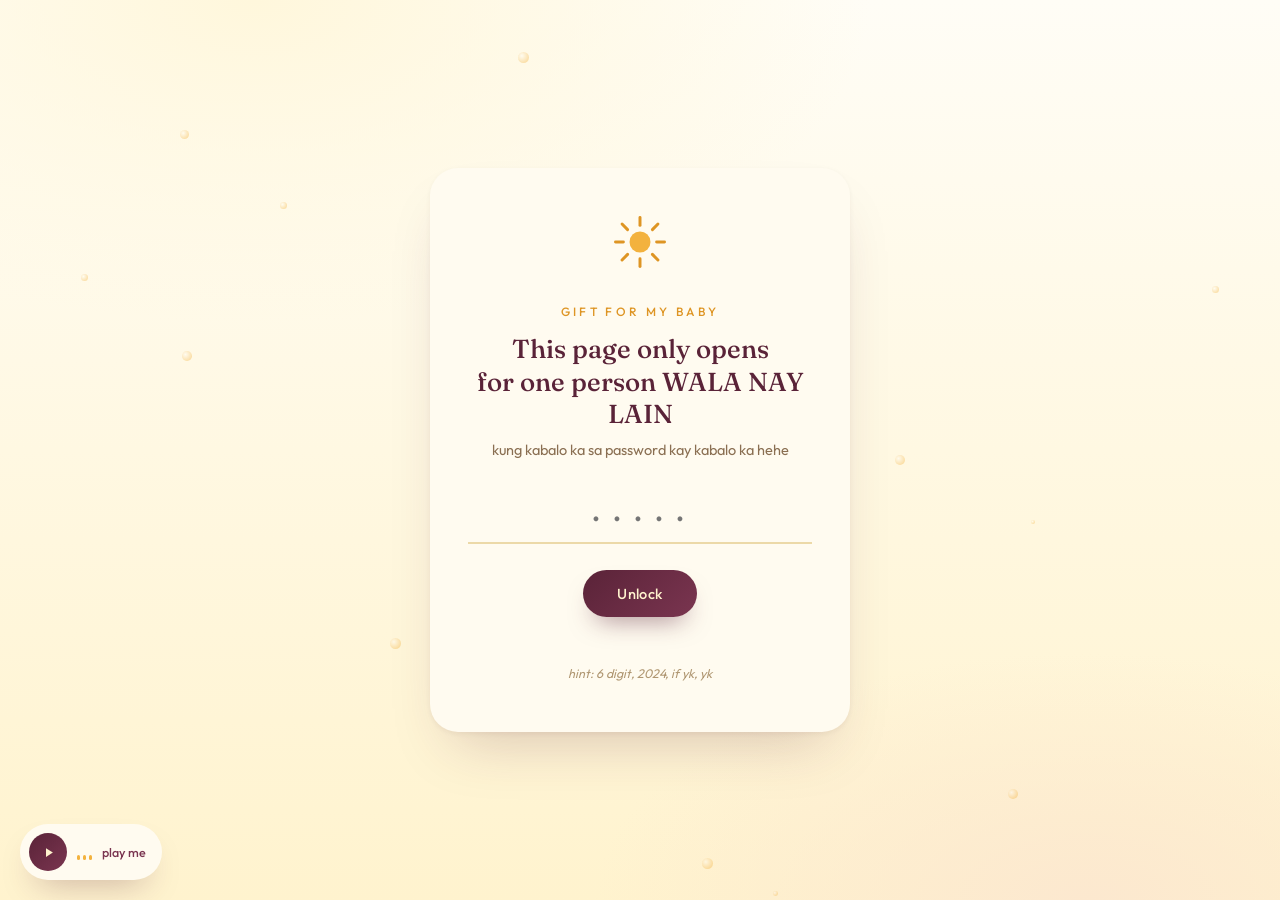
==== index.html @ 3a73bc7f "Rename gfday.html to index.html" ====
<!DOCTYPE html>
<html lang="en">
<head>
<meta charset="UTF-8">
<meta name="viewport" content="width=device-width, initial-scale=1.0">
<title>For You ☀</title>
<style>
/* ============================================================
   HOW TO CUSTOMIZE (all the important bits live near the top
   of the <script> at the bottom of this file):
   1. PASSCODE      – the code she types to unlock the page
   2. HINT_TEXT     – optional hint shown under the input
   3. BOUQUET_IMG / PLUSH_IMG / KEEPSAKE_IMG – paste an image
      URL or a base64 data-URL between the quotes to swap the
      hand-drawn illustrations for real photos. Leave blank
      ("") to keep the drawn version.
   4. LETTER_PARAGRAPHS – your actual letter, one string per
      paragraph.
   5. HER_NAME / SIGNATURE – used in the letter heading + sign-off
   ============================================================ */

@import url('https://fonts.googleapis.com/css2?family=Fraunces:ital,opsz,wght@0,9..144,300;0,9..144,500;0,9..144,600;1,9..144,500&family=Outfit:wght@300;400;500;600&display=swap');

:root{
  --cream:#FFFDF6;
  --butter:#FFF3CE;
  --gold:#F3B23E;
  --gold-deep:#DE9524;
  --plum:#5A2338;
  --plum-soft:#7A3550;
  --ink:#3C2E1E;
  --paper:#FFFBF0;
  --ease: cubic-bezier(.22,1,.36,1);
}

*{box-sizing:border-box;}
html,body{margin:0;padding:0;}
body{
  min-height:100vh;
  font-family:'Outfit',sans-serif;
  color:var(--ink);
  background:
    radial-gradient(ellipse 80% 60% at 20% 0%, #FFF7DC 0%, transparent 60%),
    radial-gradient(ellipse 70% 50% at 85% 100%, #FCE8CF 0%, transparent 55%),
    linear-gradient(180deg, var(--cream), var(--butter));
  overflow-x:hidden;
  position:relative;
}
#app{position:relative; min-height:100vh; width:100%;}

/* ---------- ambient floating light dots ---------- */
.ambient{position:fixed; inset:0; pointer-events:none; z-index:0; overflow:hidden;}
.mote{
  position:absolute; border-radius:50%;
  background:radial-gradient(circle at 35% 35%, #ffffff, var(--gold) 70%);
  opacity:.35; filter:blur(.5px);
  animation:drift linear infinite;
}
@keyframes drift{
  0%{transform:translateY(0) translateX(0) scale(1);}
  50%{transform:translateY(-30px) translateX(12px) scale(1.08);}
  100%{transform:translateY(0) translateX(0) scale(1);}
}

/* ---------- generic screen layout ---------- */
.screen{
  position:absolute; inset:0;
  display:flex; align-items:center; justify-content:center;
  flex-direction:column;
  padding:32px 20px;
  min-height:100vh;
  opacity:0; visibility:hidden; pointer-events:none;
  transition:opacity .7s var(--ease);
  z-index:1;
}
.screen.active{opacity:1; visibility:visible; pointer-events:auto;}

/* ================= PASSCODE SCREEN ================= */
.eyebrow{
  font-size:12px; letter-spacing:.28em; text-transform:uppercase;
  color:var(--gold-deep); font-weight:500; margin-bottom:14px;
}
.lock-card{
  background:var(--paper);
  border-radius:28px;
  padding:46px 38px 38px;
  max-width:420px; width:100%;
  text-align:center;
  box-shadow:0 30px 60px -25px rgba(90,35,56,.25), 0 2px 6px rgba(90,35,56,.06);
  position:relative;
  animation:cardIn 1s var(--ease);
}
@keyframes cardIn{from{opacity:0; transform:translateY(18px) scale(.97);} to{opacity:1; transform:none;}}

.sunmark{width:56px; height:56px; margin:0 auto 18px;}
.lock-title{
  font-family:'Fraunces',serif; font-weight:500; font-size:26px;
  margin:0 0 8px; color:var(--plum); line-height:1.25;
}
.lock-sub{font-size:14.5px; color:#8a6f52; margin:0 0 28px; line-height:1.5;}

.code-input{
  width:100%; text-align:center;
  font-family:'Fraunces',serif; font-size:22px; letter-spacing:.18em;
  padding:14px 10px 12px; border:none; border-bottom:2px solid #ECD9A8;
  background:transparent; color:var(--plum); outline:none;
  transition:border-color .3s var(--ease);
}
.code-input:focus{border-color:var(--gold);}
.code-input.shake{animation:shake .45s;}
@keyframes shake{
  10%,90%{transform:translateX(-2px);}
  20%,80%{transform:translateX(4px);}
  30%,50%,70%{transform:translateX(-8px);}
  40%,60%{transform:translateX(8px);}
}

.unlock-btn{
  margin-top:26px; border:none; cursor:pointer;
  background:linear-gradient(135deg, var(--plum), var(--plum-soft));
  color:var(--butter); font-family:'Outfit',sans-serif; font-weight:500;
  font-size:14.5px; letter-spacing:.03em;
  padding:14px 34px; border-radius:999px;
  box-shadow:0 14px 26px -12px rgba(90,35,56,.55);
  transition:transform .35s var(--ease), box-shadow .35s var(--ease);
}
.unlock-btn:hover{transform:translateY(-2px); box-shadow:0 18px 30px -12px rgba(90,35,56,.6);}
.unlock-btn:active{transform:translateY(0) scale(.97);}

.hint{margin-top:16px; font-size:12.5px; color:#b09772; font-style:italic;}
.error-msg{
  margin-top:14px; font-size:13px; color:var(--plum); min-height:18px;
  opacity:0; transition:opacity .3s;
}
.error-msg.show{opacity:1;}

/* ================= GIFT BOX SCREEN ================= */
.box-wrap{
  cursor:pointer; user-select:none;
  display:flex; flex-direction:column; align-items:center;
  animation:floaty 4.2s ease-in-out infinite;
}
@keyframes floaty{0%,100%{transform:translateY(0);} 50%{transform:translateY(-10px);}}
.box-wrap.opening{animation:none;}

.box-glow{
  position:absolute; width:280px; height:280px; border-radius:50%;
  background:radial-gradient(circle, rgba(243,178,62,.45), transparent 70%);
  filter:blur(10px); animation:pulseGlow 2.6s ease-in-out infinite; z-index:-1;
}
@keyframes pulseGlow{0%,100%{opacity:.5; transform:scale(.92);} 50%{opacity:.9; transform:scale(1.05);}}

.gift-svg{width:min(60vw,260px); height:auto; display:block; filter:drop-shadow(0 22px 30px rgba(90,35,56,.22));}
.tap-label{
  margin-top:26px; font-family:'Fraunces',serif; font-style:italic; font-weight:500;
  font-size:18px; color:var(--plum); letter-spacing:.02em;
  animation:softPulse 2.2s ease-in-out infinite;
}
@keyframes softPulse{0%,100%{opacity:.55;} 50%{opacity:1;}}

/* lid + ribbon animation classes toggled by JS */
#lid{transform-origin:20px 78px; transition:transform .7s var(--ease), opacity .5s .3s;}
#ribbonV, #ribbonH, #bowL, #bowR, #bowKnot{transition:transform .55s var(--ease), opacity .5s var(--ease);}
.box-wrap.opening #lid{transform:rotateX(115deg) translateY(-6px); opacity:0;}
.box-wrap.opening #bowL{transform:translate(-26px,-22px) rotate(-35deg); opacity:0;}
.box-wrap.opening #bowR{transform:translate(26px,-22px) rotate(35deg); opacity:0;}
.box-wrap.opening #bowKnot{transform:translateY(-14px) scale(.6); opacity:0;}
.box-wrap.opening #ribbonV{opacity:0; transform:scaleY(0);}
.box-wrap.opening .box-glow{animation:burst .6s var(--ease) forwards;}
@keyframes burst{to{transform:scale(1.6); opacity:0;}}
.box-wrap.opening .gift-svg{transition:transform .55s .15s var(--ease), opacity .55s .25s var(--ease);}
.box-wrap.leaving .gift-svg{transform:scale(.85) translateY(6px); opacity:0;}
.box-wrap.leaving .tap-label{transition:opacity .3s; opacity:0;}

/* ================= REVEAL SCENE ================= */
.reveal-scene{position:relative; width:100%; max-width:920px;}
.sunburst{
  position:absolute; top:50%; left:50%; width:900px; height:900px;
  transform:translate(-50%,-52%); z-index:0; opacity:.35;
  animation:spin 90s linear infinite; pointer-events:none;
}
@keyframes spin{to{transform:translate(-50%,-52%) rotate(360deg);}}

.reveal-title{
  text-align:center; font-family:'Fraunces',serif; font-weight:500; font-style:italic;
  color:var(--plum); font-size:clamp(22px,3.4vw,30px); margin:0 0 40px; position:relative; z-index:2;
}

.items-row{
  display:grid; grid-template-columns:repeat(2, 230px);
  justify-content:center; align-items:start; gap:34px;
  position:relative; z-index:2;
}
.item-card{
  width:230px; text-align:center;
  opacity:0; transform:translateY(40px) scale(.9);
  animation:popIn .8s var(--ease) forwards;
}
.lightbox-card{cursor:pointer;}
.item-card:nth-child(1){animation-delay:.15s;}
.item-card:nth-child(2){animation-delay:.4s;}
.item-card:nth-child(3){animation-delay:.65s;}
.item-card:nth-child(4){animation-delay:.9s;}
@keyframes popIn{
  60%{opacity:1; transform:translateY(-8px) scale(1.03);}
  100%{opacity:1; transform:translateY(0) scale(1);}
}

.item-frame{
  background:var(--paper); border-radius:22px; padding:18px;
  box-shadow:0 20px 40px -20px rgba(90,35,56,.3);
  transition:transform .4s var(--ease), box-shadow .4s var(--ease);
  aspect-ratio:1/1; display:flex; align-items:center; justify-content:center; overflow:hidden;
  position:relative;
}
.item-card:hover .item-frame{transform:translateY(-6px) rotate(-1deg); box-shadow:0 26px 46px -18px rgba(90,35,56,.36);}
.item-frame img{width:100%; height:100%; object-fit:cover; border-radius:12px;}
.item-frame svg{width:100%; height:100%;}
.item-caption{margin-top:14px; font-family:'Fraunces',serif; font-style:italic; font-size:16px; color:var(--plum-soft);}

/* ---- photo placeholder ---- */
.photo-slot{
  width:100%; height:100%;
  display:flex; align-items:center; justify-content:center;
}
.photo-placeholder{
  width:100%; height:100%; border-radius:14px;
  border:2px dashed #E4C784;
  display:flex; flex-direction:column; align-items:center; justify-content:center;
  gap:8px; color:var(--gold-deep); background:#FFFAEC;
}
.photo-placeholder svg{width:34px; height:34px;}
.photo-placeholder span{font-size:12px; font-weight:500; letter-spacing:.02em; text-align:center; padding:0 10px;}
.photo-slot img{width:100%; height:100%; object-fit:cover; border-radius:12px; display:block;}

/* ---- lightbox for bouquet / plush ---- */
.lightbox-overlay{
  position:fixed; inset:0; z-index:20;
  display:flex; align-items:center; justify-content:center;
  padding:24px;
  background:rgba(58,42,30,.38); backdrop-filter:blur(6px);
  opacity:0; visibility:hidden; transition:opacity .45s var(--ease);
}
.lightbox-overlay.active{opacity:1; visibility:visible;}
.lightbox-card-inner{
  background:var(--paper); max-width:420px; width:100%;
  border-radius:20px; padding:22px 22px 26px; position:relative;
  box-shadow:0 40px 80px -30px rgba(58,42,30,.5);
  transform:translateY(50px) scale(.94); opacity:0;
  transition:transform .55s var(--ease), opacity .5s var(--ease);
  text-align:center;
}
.lightbox-overlay.active .lightbox-card-inner{transform:translateY(0) scale(1); opacity:1; transition-delay:.1s;}
.lightbox-img-wrap{
  border-radius:14px; overflow:hidden; aspect-ratio:1/1;
  display:flex; align-items:center; justify-content:center;
  background:#FFFAEC;
}
.lightbox-img-wrap img{width:100%; height:100%; object-fit:cover;}
.lightbox-placeholder{
  width:100%; height:100%; border-radius:14px;
  border:2px dashed #E4C784;
  display:flex; flex-direction:column; align-items:center; justify-content:center;
  gap:8px; color:var(--gold-deep); background:#FFFAEC;
}
.lightbox-placeholder svg{width:34px; height:34px;}
.lightbox-placeholder span{font-size:12.5px; font-weight:500; letter-spacing:.02em; text-align:center; padding:0 14px;}
.lightbox-note{
  margin:18px 4px 4px; font-family:'Fraunces',serif; font-style:italic;
  font-size:17px; line-height:1.6; color:var(--plum);
}

/* ---- music bar ---- */
.music-bar{
  position:fixed; left:20px; bottom:20px; z-index:25;
  display:flex; align-items:center; gap:10px;
  background:var(--paper); border-radius:999px; padding:9px 16px 9px 9px;
  box-shadow:0 16px 34px -16px rgba(90,35,56,.4);
  opacity:0; transform:translateY(14px); pointer-events:none;
  transition:opacity .6s var(--ease), transform .6s var(--ease);
}
.music-bar.show{opacity:1; transform:translateY(0); pointer-events:auto;}
.music-toggle{
  width:38px; height:38px; border-radius:50%; border:none; cursor:pointer;
  background:linear-gradient(135deg, var(--plum), var(--plum-soft));
  display:flex; align-items:center; justify-content:center; flex-shrink:0;
  transition:transform .3s var(--ease);
}
.music-toggle:active{transform:scale(.9);}
.music-toggle svg{width:15px; height:15px;}
.music-eq{display:flex; align-items:flex-end; gap:3px; height:16px;}
.music-eq span{
  width:3px; background:var(--gold); border-radius:2px; height:5px;
  animation:eqBounce 1s ease-in-out infinite;
  animation-play-state:paused;
}
.music-bar.playing .music-eq span{animation-play-state:running;}
.music-eq span:nth-child(1){animation-delay:0s;}
.music-eq span:nth-child(2){animation-delay:.2s;}
.music-eq span:nth-child(3){animation-delay:.4s;}
@keyframes eqBounce{0%,100%{height:4px;} 50%{height:15px;}}
.music-title{font-size:12.5px; color:var(--plum-soft); font-weight:500; max-width:130px; overflow:hidden; text-overflow:ellipsis; white-space:nowrap;}
@media (max-width:520px){ .music-title{max-width:80px;} .music-bar{left:12px; bottom:12px;} }

.envelope-card{cursor:pointer;}
.envelope-card .item-frame{background:linear-gradient(160deg,#fff,#FFF3D8);}

/* ================= GALLERY CARD + OVERLAY ================= */
.gallery-card .item-frame{background:linear-gradient(160deg,#fff,#FFF3D8);}
.gallery-overlay .letter-paper{max-width:760px; padding:44px 34px 38px;}
.gallery-grid{
  display:grid; grid-template-columns:repeat(3,1fr); gap:14px;
  margin-top:6px;
}
.gallery-item{
  border-radius:14px; overflow:hidden; aspect-ratio:1/1;
  background:#FFFAEC; position:relative;
  opacity:0; transform:translateY(14px) scale(.96);
  animation:lineIn .6s var(--ease) forwards;
  cursor:pointer;
}
.gallery-item img{width:100%; height:100%; object-fit:cover; display:block; transition:transform .5s var(--ease);}
.gallery-item:hover img{transform:scale(1.06);}
.gallery-placeholder{
  width:100%; height:100%; border-radius:14px;
  border:2px dashed #E4C784;
  display:flex; flex-direction:column; align-items:center; justify-content:center;
  gap:6px; color:var(--gold-deep); background:#FFFAEC;
}
.gallery-placeholder svg{width:26px; height:26px;}
.gallery-placeholder span{font-size:10.5px; font-weight:500; letter-spacing:.02em; text-align:center; padding:0 8px;}
.gallery-caption-row{margin-top:20px; text-align:center;}

/* fullscreen single-photo viewer opened from a gallery tile */
.gallery-viewer{
  position:fixed; inset:0; z-index:30;
  display:flex; align-items:center; justify-content:center;
  padding:24px;
  background:rgba(58,42,30,.55); backdrop-filter:blur(6px);
  opacity:0; visibility:hidden; transition:opacity .4s var(--ease);
}
.gallery-viewer.active{opacity:1; visibility:visible;}
.gallery-viewer-inner{
  max-width:min(88vw,560px); text-align:center;
  transform:scale(.94); opacity:0; transition:transform .45s var(--ease), opacity .4s var(--ease);
}
.gallery-viewer.active .gallery-viewer-inner{transform:scale(1); opacity:1; transition-delay:.08s;}
.gallery-viewer img{
  display:block; max-width:100%; max-height:74vh; border-radius:16px;
  box-shadow:0 40px 80px -30px rgba(58,42,30,.6);
}
.gallery-viewer-caption{
  margin:18px 4px 0; font-family:'Fraunces',serif; font-style:italic;
  font-size:17px; line-height:1.6; color:var(--butter);
}
.gallery-viewer-caption:empty{display:none;}

@media (max-width:520px){
  .gallery-grid{grid-template-columns:repeat(2,1fr); gap:10px;}
}

/* ================= LETTER OVERLAY ================= */
.overlay{
  position:fixed; inset:0; z-index:20;
  display:flex; align-items:center; justify-content:center;
  padding:24px;
  background:rgba(58,42,30,.38); backdrop-filter:blur(6px);
  opacity:0; visibility:hidden; transition:opacity .45s var(--ease);
}
.overlay.active{opacity:1; visibility:visible;}

.letter-paper{
  background:var(--paper);
  max-width:560px; width:100%; max-height:82vh; overflow-y:auto;
  border-radius:18px; padding:48px 40px 40px;
  position:relative;
  box-shadow:0 40px 80px -30px rgba(58,42,30,.5);
  transform:translateY(50px) scale(.94); opacity:0;
  transition:transform .55s var(--ease), opacity .5s var(--ease);
}
.overlay.active .letter-paper{transform:translateY(0) scale(1); opacity:1; transition-delay:.15s;}

.close-btn{
  position:absolute; top:16px; right:18px; width:34px; height:34px; border:none;
  background:var(--butter); color:var(--plum); border-radius:50%; cursor:pointer;
  font-size:16px; line-height:1; display:flex; align-items:center; justify-content:center;
  transition:transform .3s var(--ease), background .3s;
}
.close-btn:hover{background:var(--gold); transform:rotate(90deg);}

.letter-heading{
  font-family:'Fraunces',serif; font-weight:500; font-size:24px; color:var(--plum);
  margin:0 0 4px;
}
.letter-date{font-size:12.5px; color:#b09772; margin:0 0 26px; letter-spacing:.03em;}

.letter-body p{
  font-family:'Fraunces',serif; font-size:16.5px; line-height:1.8; color:var(--ink);
  margin:0 0 16px; opacity:0; transform:translateY(10px);
  animation:lineIn .7s var(--ease) forwards;
}
@keyframes lineIn{to{opacity:1; transform:none;}}

.letter-sign{
  margin-top:22px; font-family:'Fraunces',serif; font-style:italic; font-size:18px; color:var(--plum);
  opacity:0; transform:translateY(10px); animation:lineIn .7s var(--ease) forwards;
}

.keepsake-photo{
  margin-top:22px; border-radius:12px; overflow:hidden; display:none;
  opacity:0; transform:translateY(10px); animation:lineIn .7s var(--ease) forwards;
}
.keepsake-photo img{width:100%; display:block;}

@media (max-width:520px){
  .items-row{gap:20px; grid-template-columns:repeat(2, minmax(0, 44vw));}
  .item-card{width:100%; min-width:150px;}
  .letter-paper{padding:38px 24px 30px;}
}

@media (prefers-reduced-motion: reduce){
  *{animation-duration:.01ms !important; animation-iteration-count:1 !important; transition-duration:.01ms !important;}
}
</style>
</head>
<body>

<div class="ambient" id="ambient"></div>

<div id="app">

  <!-- ============ SCREEN 1 : PASSCODE ============ -->
  <section class="screen active" id="screen-lock">
    <div class="lock-card">
      <svg class="sunmark" viewBox="0 0 64 64">
        <circle cx="32" cy="32" r="12" fill="#F3B23E"/>
        <g stroke="#DE9524" stroke-width="3.4" stroke-linecap="round">
          <line x1="32" y1="4" x2="32" y2="13"/>
          <line x1="32" y1="51" x2="32" y2="60"/>
          <line x1="4" y1="32" x2="13" y2="32"/>
          <line x1="51" y1="32" x2="60" y2="32"/>
          <line x1="11.5" y1="11.5" x2="17.8" y2="17.8"/>
          <line x1="46.2" y1="46.2" x2="52.5" y2="52.5"/>
          <line x1="52.5" y1="11.5" x2="46.2" y2="17.8"/>
          <line x1="17.8" y1="46.2" x2="11.5" y2="52.5"/>
        </g>
      </svg>
      <p class="eyebrow">gift for my baby</p>
      <h1 class="lock-title">This page only opens<br>for one person WALA NAY LAIN</h1>
      <p class="lock-sub">kung kabalo ka sa password kay kabalo ka hehe</p>
      <input type="text" id="codeInput" class="code-input" placeholder="• • • • •" autocomplete="off" spellcheck="false">
      <div><button class="unlock-btn" id="unlockBtn">Unlock</button></div>
      <p class="error-msg" id="errorMsg">mali :< </p>
      <p class="hint" id="hintText"></p>
    </div>
  </section>

  <!-- ============ SCREEN 2 : GIFT BOX ============ -->
  <section class="screen" id="screen-gift">
    <div class="box-wrap" id="boxWrap">
      <div class="box-glow"></div>
      <svg class="gift-svg" id="giftSvg" viewBox="0 0 220 200">
        <!-- shadow -->
        <ellipse cx="110" cy="188" rx="70" ry="9" fill="#5A2338" opacity=".12"/>
        <!-- box base -->
        <rect x="34" y="90" width="152" height="90" rx="10" fill="#F3B23E"/>
        <rect x="34" y="90" width="152" height="90" rx="10" fill="url(#boxShade)"/>
        <!-- lid group -->
        <g id="lid">
          <rect x="24" y="70" width="172" height="34" rx="10" fill="#DE9524"/>
          <rect x="24" y="70" width="172" height="34" rx="10" fill="url(#lidShade)"/>
        </g>
        <!-- vertical ribbon -->
        <rect id="ribbonV" x="98" y="70" width="24" height="110" fill="#5A2338" opacity=".9"/>
        <!-- horizontal ribbon band on lid -->
        <rect id="ribbonH" x="24" y="80" width="172" height="14" fill="#5A2338" opacity=".9"/>
        <!-- bow -->
        <path id="bowL" d="M110 68 C 70 40, 55 78, 90 76 C 70 90, 95 96, 110 70 Z" fill="#7A3550"/>
        <path id="bowR" d="M110 68 C 150 40, 165 78, 130 76 C 150 90, 125 96, 110 70 Z" fill="#7A3550"/>
        <circle id="bowKnot" cx="110" cy="70" r="9" fill="#5A2338"/>
        <defs>
          <linearGradient id="boxShade" x1="0" y1="0" x2="0" y2="1">
            <stop offset="0" stop-color="#fff" stop-opacity=".18"/>
            <stop offset="1" stop-color="#fff" stop-opacity="0"/>
          </linearGradient>
          <linearGradient id="lidShade" x1="0" y1="0" x2="0" y2="1">
            <stop offset="0" stop-color="#fff" stop-opacity=".25"/>
            <stop offset="1" stop-color="#fff" stop-opacity="0"/>
          </linearGradient>
        </defs>
      </svg>
      <p class="tap-label">Open me plsss</p>
    </div>
  </section>

  <!-- ============ SCREEN 3 : REVEAL ============ -->
  <section class="screen" id="screen-reveal">
    <div class="reveal-scene">
      <svg class="sunburst" viewBox="0 0 200 200">
        <g fill="none" stroke="#F3B23E" stroke-width="1.4">
          <circle cx="100" cy="100" r="95"/>
          <circle cx="100" cy="100" r="78"/>
        </g>
      </svg>
      <h2 class="reveal-title">happy International girlfriend's day BABE!</h2>

      <div class="items-row">

        <!-- Bouquet -->
        <div class="item-card lightbox-card" id="bouquetCard">
          <div class="item-frame">
            <div class="photo-slot" id="bouquetSlot">
              <img id="bouquetImg" alt="Yellow bouquet" style="display:none;">
              <div class="photo-placeholder" id="bouquetPlaceholder">
                <svg viewBox="0 0 24 24" fill="none" stroke="#DE9524" stroke-width="1.6" stroke-linecap="round" stroke-linejoin="round"><rect x="3" y="4" width="18" height="16" rx="2.5"/><circle cx="8.5" cy="9.5" r="1.6"/><path d="M21 15l-5.5-5.5a1.5 1.5 0 0 0-2.1 0L4 19"/></svg>
                <span>bouquet photo — set BOUQUET_IMG in the code</span>
              </div>
            </div>
          </div>
          <p class="item-caption" id="bouquetCaption">for your hands</p>
        </div>

        <!-- Plush toy -->
        <div class="item-card lightbox-card" id="plushCard">
          <div class="item-frame">
            <div class="photo-slot" id="plushSlot">
              <img id="plushImg" alt="Yellow stuffed toy" style="display:none;">
              <div class="photo-placeholder" id="plushPlaceholder">
                <svg viewBox="0 0 24 24" fill="none" stroke="#DE9524" stroke-width="1.6" stroke-linecap="round" stroke-linejoin="round"><rect x="3" y="4" width="18" height="16" rx="2.5"/><circle cx="8.5" cy="9.5" r="1.6"/><path d="M21 15l-5.5-5.5a1.5 1.5 0 0 0-2.1 0L4 19"/></svg>
                <span>plushie photo — set PLUSH_IMG in the code</span>
              </div>
            </div>
          </div>
          <p class="item-caption" id="plushCaption">for your bed</p>
        </div>

        <!-- Letter -->
        <div class="item-card envelope-card" id="envelopeCard">
          <div class="item-frame">
            <svg viewBox="0 0 200 200">
              <rect x="40" y="65" width="120" height="80" rx="6" fill="#FFF3D8" stroke="#DE9524" stroke-width="2"/>
              <path d="M40 68 L100 115 L160 68" fill="none" stroke="#DE9524" stroke-width="2.4" stroke-linecap="round" stroke-linejoin="round"/>
              <circle cx="100" cy="105" r="12" fill="#5A2338"/>
              <path d="M94 105 l4 5 l9 -11" stroke="#F3B23E" stroke-width="2.4" fill="none" stroke-linecap="round" stroke-linejoin="round"/>
            </svg>
          </div>
          <p class="item-caption">inhale and exhale before opening</p>
        </div>

        <!-- Gallery -->
        <div class="item-card gallery-card" id="galleryCard">
          <div class="item-frame">
            <svg viewBox="0 0 200 200">
              <rect x="35" y="50" width="130" height="100" rx="10" fill="#FFF3D8" stroke="#DE9524" stroke-width="2"/>
              <circle cx="65" cy="80" r="11" fill="#F3B23E"/>
              <path d="M35 130 L75 100 L105 122 L135 92 L165 118 L165 140 a10 10 0 0 1 -10 10 L45 150 a10 10 0 0 1 -10 -10 Z" fill="#DE9524"/>
            </svg>
          </div>
          <p class="item-caption">a lil gallery of us</p>
        </div>

      </div>
    </div>
  </section>

</div>

<!-- ============ MUSIC BAR ============ -->
<div class="music-bar" id="musicBar">
  <button class="music-toggle" id="musicToggle" aria-label="Play music">
    <svg id="playIcon" viewBox="0 0 24 24" fill="#FFF3CE"><path d="M8 5v14l11-7z"/></svg>
    <svg id="pauseIcon" viewBox="0 0 24 24" fill="#FFF3CE" style="display:none;"><path d="M6 5h4v14H6zM14 5h4v14h-4z"/></svg>
  </button>
  <div class="music-eq"><span></span><span></span><span></span></div>
  <span class="music-title" id="musicTitle">Our Song</span>
</div>
<audio id="musicAudio" loop></audio>

<!-- ============ BOUQUET LIGHTBOX ============ -->
<div class="lightbox-overlay" id="bouquetOverlay">
  <div class="lightbox-card-inner">
    <button class="close-btn" id="closeBouquetBtn">✕</button>
    <div class="lightbox-img-wrap">
      <img id="bouquetLightboxImg" alt="Yellow bouquet" style="display:none;">
      <div class="lightbox-placeholder" id="bouquetLightboxPlaceholder">
        <svg viewBox="0 0 24 24" fill="none" stroke="#DE9524" stroke-width="1.6" stroke-linecap="round" stroke-linejoin="round"><rect x="3" y="4" width="18" height="16" rx="2.5"/><circle cx="8.5" cy="9.5" r="1.6"/><path d="M21 15l-5.5-5.5a1.5 1.5 0 0 0-2.1 0L4 19"/></svg>
        <span>no photo yet — set BOUQUET_IMG in the code</span>
      </div>
    </div>
    <p class="lightbox-note" id="bouquetLightboxNote"></p>
  </div>
</div>

<!-- ============ PLUSH LIGHTBOX ============ -->
<div class="lightbox-overlay" id="plushOverlay">
  <div class="lightbox-card-inner">
    <button class="close-btn" id="closePlushBtn">✕</button>
    <div class="lightbox-img-wrap">
      <img id="plushLightboxImg" alt="Yellow stuffed toy" style="display:none;">
      <div class="lightbox-placeholder" id="plushLightboxPlaceholder">
        <svg viewBox="0 0 24 24" fill="none" stroke="#DE9524" stroke-width="1.6" stroke-linecap="round" stroke-linejoin="round"><rect x="3" y="4" width="18" height="16" rx="2.5"/><circle cx="8.5" cy="9.5" r="1.6"/><path d="M21 15l-5.5-5.5a1.5 1.5 0 0 0-2.1 0L4 19"/></svg>
        <span>no photo yet — set PLUSH_IMG in the code</span>
      </div>
    </div>
    <p class="lightbox-note" id="plushLightboxNote"></p>
  </div>
</div>

<!-- ============ LETTER OVERLAY ============ -->
<div class="overlay" id="letterOverlay">
  <div class="letter-paper">
    <button class="close-btn" id="closeLetterBtn">✕</button>
    <h3 class="letter-heading" id="letterHeading">To My Favorite Person,</h3>
    <p class="letter-date" id="letterDate"></p>
    <div class="letter-body" id="letterBody"></div>
    <p class="letter-sign" id="letterSign"></p>
    <div class="keepsake-photo" id="keepsakePhoto"><img id="keepsakeImg" alt=""></div>
  </div>
</div>

<!-- ============ GALLERY OVERLAY ============ -->
<div class="overlay gallery-overlay" id="galleryOverlay">
  <div class="letter-paper">
    <button class="close-btn" id="closeGalleryBtn">✕</button>
    <h3 class="letter-heading" id="galleryHeading">A Lil Gallery of Us</h3>
    <p class="letter-date" id="galleryDate">little moments, all in one place</p>
    <div class="gallery-grid" id="galleryGrid"></div>
    <div class="gallery-caption-row">
      <p class="lightbox-note" id="galleryNote">tap any photo to zoom in</p>
    </div>
  </div>
</div>

<!-- ============ GALLERY FULLSCREEN VIEWER ============ -->
<div class="gallery-viewer" id="galleryViewer">
  <div class="gallery-viewer-inner">
    <img id="galleryViewerImg" alt="">
    <p class="gallery-viewer-caption" id="galleryViewerCaption"></p>
  </div>
</div>

<script>
/* ======================= CONFIG — EDIT ME ======================= */
const PASSCODE   = "021424";        // the code she types in
const HINT_TEXT  = "hint: 6 digit, 2024, if yk, yk";                 // e.g. "hint: our anniversary, no spaces" — leave "" for no hint

const HER_NAME   = "cutie patootie beautiful princess baby";                 // optional, used in heading if set
const SIGNATURE  = "— always yours";   // sign-off line

// Paste an image URL, or the filename of an image you place in the SAME
// FOLDER as this html file (e.g. "bouquet.jpg"), to replace the dashed
// placeholder with a real photo. Leave "" to keep the placeholder.
const BOUQUET_IMG  = "smol.png";      // small card image
const PLUSH_IMG    = "3.png";        // small card image
const KEEPSAKE_IMG = "";

// Large images shown after clicking the cards
const BOUQUET_LIGHTBOX_IMG = "flowers.png";
const PLUSH_LIGHTBOX_IMG   = "4.png";   // optional extra photo shown inside the letter

// The small note that appears under each photo, and again when it's tapped.
const BOUQUET_NOTE = "kani lng sang amay";
const PLUSH_NOTE   = "kani rapud na amay";

// Separate notes shown inside the popup
const BOUQUET_LIGHTBOX_NOTE = "bogsh!, dako na flower bouquet hehe";
const PLUSH_LIGHTBOX_NOTE   = "biiiggggg cute yellow teddy bear hehe";

// Paste a song URL (or base64 data-URL of an mp3) to enable the music bar.
const MUSIC_SRC   = "Valentine .mp3";
const MUSIC_TITLE = "play me";

// Photos for the gallery section. Add as many as you want — each one is
// { src: "filename or URL", caption: "small note under it" }.
// Leave src as "" to keep a dashed placeholder tile for that slot.
const GALLERY_IMAGES = [
  { src: "h2.jpg", caption: "cute cute si baby" },
  { src: "h3.jpg", caption: "kaonnnn" },
  { src: "h4.jpg", caption: "naa nasad jollibee kaonn!!!" },
  { src: "h5.jpg", caption: "nag palit mi og gamit hehe" },
  { src: "h6.jpg", caption: "awww cutee si babbyyyy" },
  { src: "h7.jpg", caption: "nang laag mi hehehe" }
];

const LETTER_PARAGRAPHS = [
  "Happy Internation Girlfriend's Day BABE! I wanted to make you something special, just for you, to show how that how much i love you babe",
  "I dont want you to think that i dont love you or i dont show effort, so i created this little gift for you, to show how much i value you and how much i love you",
  "Thank you babe for bein there for me, my bestfriend, my tita, my princess, my wife, my everything.",
  "maunsa nlng ko kung wala ka, basin namatay na guro ko kay depress baya ko sauna hehe, pag abot nimo kay sunshine and rainbows na permi hehe",
  "like really baby thank you sa tanan, sa imong support saakong hobbies, gina push ko nimo mo na mogawas ko saakong comfort zone, and tanan tanan jud",
  "as my repayment, i will forever love you, support you, marry you, be patience for you, and TANAN! HEHEHE",
  "Happy Girlfriend's Day MY BABYYYYYYYY!"
];
/* =================================================================== */

// ---------- ambient motes ----------
const ambient = document.getElementById('ambient');
for(let i=0;i<16;i++){
  const m = document.createElement('div');
  m.className='mote';
  const s = 4 + Math.random()*8;
  m.style.width = s+'px'; m.style.height = s+'px';
  m.style.left = Math.random()*100+'vw';
  m.style.top = Math.random()*100+'vh';
  m.style.animationDuration = (6+Math.random()*8)+'s';
  m.style.animationDelay = (Math.random()*5)+'s';
  ambient.appendChild(m);
}

// ---------- screen switching ----------
function showScreen(id){
  document.querySelectorAll('.screen').forEach(s=>s.classList.remove('active'));
  document.getElementById(id).classList.add('active');
}

// ---------- passcode logic ----------
const codeInput = document.getElementById('codeInput');
const unlockBtn = document.getElementById('unlockBtn');
const errorMsg  = document.getElementById('errorMsg');
const hintText  = document.getElementById('hintText');
if(HINT_TEXT) hintText.textContent = HINT_TEXT;

function tryUnlock(){
  const val = codeInput.value.trim().toLowerCase();
  if(val === PASSCODE.trim().toLowerCase()){
    showScreen('screen-gift');
  } else {
    codeInput.classList.remove('shake'); void codeInput.offsetWidth;
    codeInput.classList.add('shake');
    errorMsg.classList.add('show');
  }
}
unlockBtn.addEventListener('click', tryUnlock);
codeInput.addEventListener('keydown', e=>{ if(e.key==='Enter') tryUnlock(); });

// ---------- gift box open ----------
const boxWrap = document.getElementById('boxWrap');
boxWrap.addEventListener('click', ()=>{
  if(boxWrap.classList.contains('opening')) return;
  boxWrap.classList.add('opening');
  setTimeout(()=> boxWrap.classList.add('leaving'), 550);
  setTimeout(()=> showScreen('screen-reveal'), 1000);
});

// ---------- photo slots: filled from CONFIG only ----------
function setupPhotoSlot({imgId, placeholderId, captionId, note, presetUrl}){
  const img = document.getElementById(imgId);
  const placeholder = document.getElementById(placeholderId);
  document.getElementById(captionId).textContent = note;
  if(presetUrl){
    img.src = presetUrl;
    img.style.display='block';
    placeholder.style.display='none';
  }
}
setupPhotoSlot({imgId:'bouquetImg', placeholderId:'bouquetPlaceholder', captionId:'bouquetCaption', note:BOUQUET_NOTE, presetUrl:BOUQUET_IMG});
setupPhotoSlot({imgId:'plushImg', placeholderId:'plushPlaceholder', captionId:'plushCaption', note:PLUSH_NOTE, presetUrl:PLUSH_IMG});

// ---------- bouquet lightbox ----------
const bouquetOverlay = document.getElementById('bouquetOverlay');
document.getElementById('bouquetLightboxNote').textContent = BOUQUET_LIGHTBOX_NOTE;
if(BOUQUET_LIGHTBOX_IMG || BOUQUET_IMG){
  document.getElementById('bouquetLightboxImg').src = BOUQUET_LIGHTBOX_IMG || BOUQUET_IMG;
  document.getElementById('bouquetLightboxImg').style.display='block';
  document.getElementById('bouquetLightboxPlaceholder').style.display='none';
}
document.getElementById('bouquetCard').addEventListener('click', ()=> bouquetOverlay.classList.add('active'));
document.getElementById('closeBouquetBtn').addEventListener('click', ()=> bouquetOverlay.classList.remove('active'));
bouquetOverlay.addEventListener('click', (e)=>{ if(e.target===bouquetOverlay) bouquetOverlay.classList.remove('active'); });

// ---------- plush lightbox ----------
const plushOverlay = document.getElementById('plushOverlay');
document.getElementById('plushLightboxNote').textContent = PLUSH_LIGHTBOX_NOTE;
if(PLUSH_LIGHTBOX_IMG || PLUSH_IMG){
  document.getElementById('plushLightboxImg').src = PLUSH_LIGHTBOX_IMG || PLUSH_IMG;
  document.getElementById('plushLightboxImg').style.display='block';
  document.getElementById('plushLightboxPlaceholder').style.display='none';
}
document.getElementById('plushCard').addEventListener('click', ()=> plushOverlay.classList.add('active'));
document.getElementById('closePlushBtn').addEventListener('click', ()=> plushOverlay.classList.remove('active'));
plushOverlay.addEventListener('click', (e)=>{ if(e.target===plushOverlay) plushOverlay.classList.remove('active'); });

// ---------- music bar ----------
const musicBar = document.getElementById('musicBar');
const musicAudio = document.getElementById('musicAudio');
const musicToggle = document.getElementById('musicToggle');
const playIcon = document.getElementById('playIcon');
const pauseIcon = document.getElementById('pauseIcon');
document.getElementById('musicTitle').textContent = MUSIC_TITLE;

if(MUSIC_SRC){ musicAudio.src = MUSIC_SRC; }
setTimeout(()=> musicBar.classList.add('show'), 400);

musicToggle.addEventListener('click', ()=>{
  if(!MUSIC_SRC){
    document.getElementById('musicTitle').textContent = "add a song in the code ♪";
    setTimeout(()=> document.getElementById('musicTitle').textContent = MUSIC_TITLE, 2200);
    return;
  }
  if(musicAudio.paused){
    musicAudio.play().catch(()=>{});
    musicBar.classList.add('playing');
    playIcon.style.display='none'; pauseIcon.style.display='block';
  } else {
    musicAudio.pause();
    musicBar.classList.remove('playing');
    playIcon.style.display='block'; pauseIcon.style.display='none';
  }
});

// ---------- letter ----------
const letterOverlay = document.getElementById('letterOverlay');
const letterBody = document.getElementById('letterBody');
const letterSign = document.getElementById('letterSign');
const letterDate = document.getElementById('letterDate');
const letterHeading = document.getElementById('letterHeading');

if(HER_NAME) letterHeading.textContent = `To My ${HER_NAME},`;
letterDate.textContent = new Date().toLocaleDateString(undefined,{year:'numeric', month:'long', day:'numeric'});
letterSign.textContent = SIGNATURE;

function buildLetter(){
  letterBody.innerHTML='';
  LETTER_PARAGRAPHS.forEach((txt,i)=>{
    const p=document.createElement('p');
    p.textContent = txt;
    p.style.animationDelay = (0.25 + i*0.35)+'s';
    letterBody.appendChild(p);
  });
  letterSign.style.animationDelay = (0.25 + LETTER_PARAGRAPHS.length*0.35)+'s';

  const photoWrap = document.getElementById('keepsakePhoto');
  const photoImg = document.getElementById('keepsakeImg');
  if(KEEPSAKE_IMG){
    photoImg.src = KEEPSAKE_IMG;
    photoWrap.style.display='block';
    photoWrap.style.animationDelay = (0.4 + LETTER_PARAGRAPHS.length*0.35)+'s';
  } else {
    photoWrap.style.display='none';
  }
}

document.getElementById('envelopeCard').addEventListener('click', ()=>{
  buildLetter();
  letterOverlay.classList.add('active');
});
document.getElementById('closeLetterBtn').addEventListener('click', ()=>{
  letterOverlay.classList.remove('active');
});
letterOverlay.addEventListener('click', (e)=>{
  if(e.target === letterOverlay) letterOverlay.classList.remove('active');
});

// ---------- gallery ----------
const galleryOverlay = document.getElementById('galleryOverlay');
const galleryGrid = document.getElementById('galleryGrid');
const galleryViewer = document.getElementById('galleryViewer');
const galleryViewerImg = document.getElementById('galleryViewerImg');
const galleryViewerCaption = document.getElementById('galleryViewerCaption');

function buildGallery(){
  galleryGrid.innerHTML = '';
  GALLERY_IMAGES.forEach((item, i)=>{
    const tile = document.createElement('div');
    tile.className = 'gallery-item';
    tile.style.animationDelay = (0.1 + i*0.08) + 's';

    if(item.src){
      const img = document.createElement('img');
      img.src = item.src;
      img.alt = item.caption || 'gallery photo';
      tile.appendChild(img);
      tile.addEventListener('click', ()=>{
        galleryViewerImg.src = item.src;
        galleryViewerImg.alt = item.caption || 'gallery photo';
        galleryViewerCaption.textContent = item.caption || '';
        galleryViewer.classList.add('active');
      });
    } else {
      const ph = document.createElement('div');
      ph.className = 'gallery-placeholder';
      ph.innerHTML = '<svg viewBox="0 0 24 24" fill="none" stroke="#DE9524" stroke-width="1.6" stroke-linecap="round" stroke-linejoin="round"><rect x="3" y="4" width="18" height="16" rx="2.5"/><circle cx="8.5" cy="9.5" r="1.6"/><path d="M21 15l-5.5-5.5a1.5 1.5 0 0 0-2.1 0L4 19"/></svg><span>add a photo in GALLERY_IMAGES</span>';
      tile.appendChild(ph);
    }
    galleryGrid.appendChild(tile);
  });
}

document.getElementById('galleryCard').addEventListener('click', ()=>{
  buildGallery();
  galleryOverlay.classList.add('active');
});
document.getElementById('closeGalleryBtn').addEventListener('click', ()=>{
  galleryOverlay.classList.remove('active');
});
galleryOverlay.addEventListener('click', (e)=>{
  if(e.target === galleryOverlay) galleryOverlay.classList.remove('active');
});
galleryViewer.addEventListener('click', ()=>{
  galleryViewer.classList.remove('active');
});

// ---------- autoplay music on visit ----------
// Browsers block audio autoplay until the visitor has interacted with the
// page, so we try to play immediately, and if that's blocked, we start it
// on the very first tap/click/keypress anywhere on the page instead.
function tryAutoplayMusic(){
  if(!MUSIC_SRC) return;
  const playPromise = musicAudio.play();
  if(playPromise !== undefined){
    playPromise.then(()=>{
      musicBar.classList.add('playing');
      playIcon.style.display='none'; pauseIcon.style.display='block';
    }).catch(()=>{
      const startOnInteract = ()=>{
        musicAudio.play().then(()=>{
          musicBar.classList.add('playing');
          playIcon.style.display='none'; pauseIcon.style.display='block';
        }).catch(()=>{});
        document.removeEventListener('click', startOnInteract);
        document.removeEventListener('keydown', startOnInteract);
        document.removeEventListener('touchstart', startOnInteract);
      };
      document.addEventListener('click', startOnInteract, {once:true});
      document.addEventListener('keydown', startOnInteract, {once:true});
      document.addEventListener('touchstart', startOnInteract, {once:true});
    });
  }
}
tryAutoplayMusic();
</script>
</body>
</html>
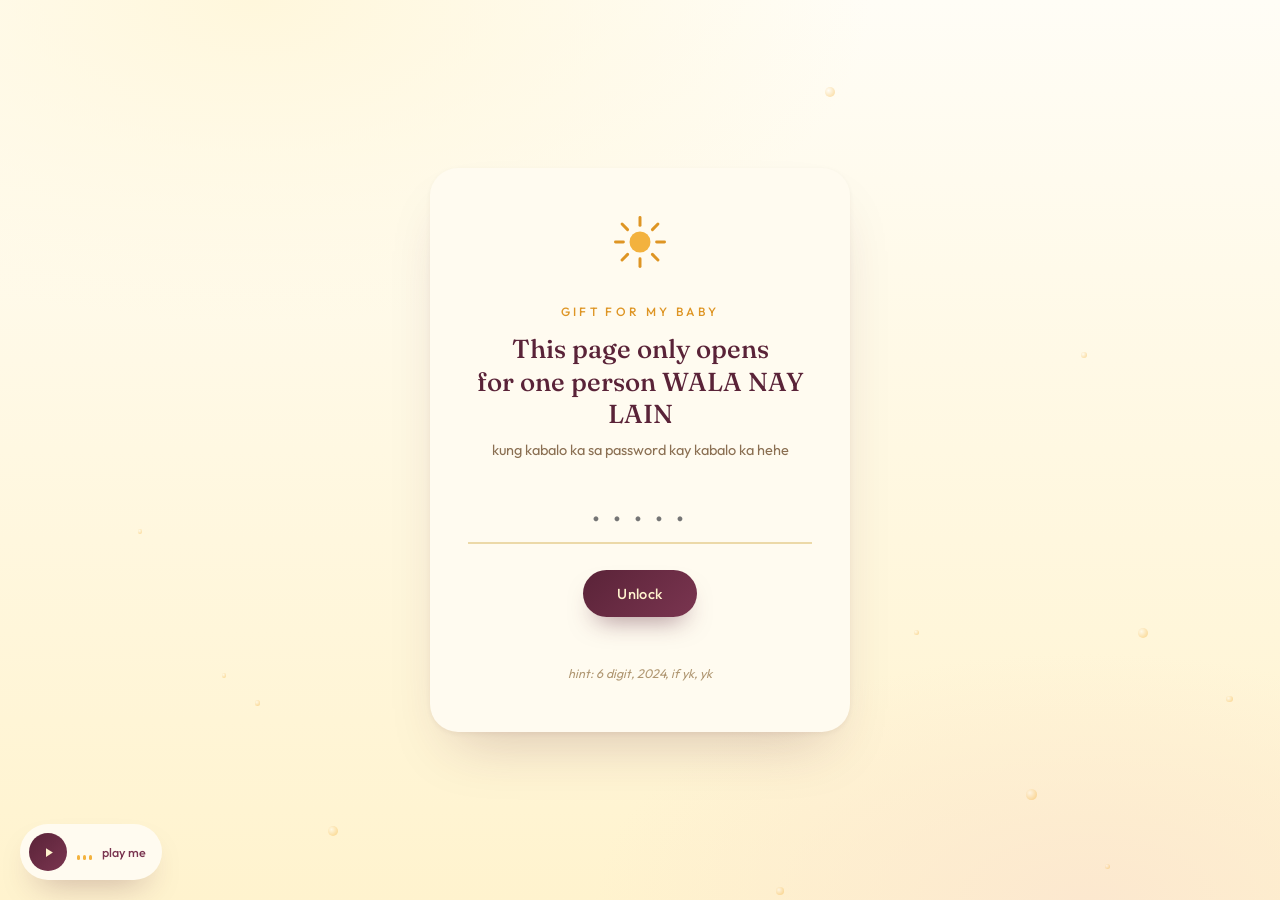
==== commit f23f58a5: "Update index.html" ====
--- a/index.html
+++ b/index.html
@@ -5,19 +5,6 @@
 <meta name="viewport" content="width=device-width, initial-scale=1.0">
 <title>For You ☀</title>
 <style>
-/* ============================================================
-   HOW TO CUSTOMIZE (all the important bits live near the top
-   of the <script> at the bottom of this file):
-   1. PASSCODE      – the code she types to unlock the page
-   2. HINT_TEXT     – optional hint shown under the input
-   3. BOUQUET_IMG / PLUSH_IMG / KEEPSAKE_IMG – paste an image
-      URL or a base64 data-URL between the quotes to swap the
-      hand-drawn illustrations for real photos. Leave blank
-      ("") to keep the drawn version.
-   4. LETTER_PARAGRAPHS – your actual letter, one string per
-      paragraph.
-   5. HER_NAME / SIGNATURE – used in the letter heading + sign-off
-   ============================================================ */
 
 @import url('https://fonts.googleapis.com/css2?family=Fraunces:ital,opsz,wght@0,9..144,300;0,9..144,500;0,9..144,600;1,9..144,500&family=Outfit:wght@300;400;500;600&display=swap');
 
@@ -48,7 +35,7 @@
 }
 #app{position:relative; min-height:100vh; width:100%;}
 
-/* ---------- ambient floating light dots ---------- */
+
 .ambient{position:fixed; inset:0; pointer-events:none; z-index:0; overflow:hidden;}
 .mote{
   position:absolute; border-radius:50%;
@@ -62,7 +49,7 @@
   100%{transform:translateY(0) translateX(0) scale(1);}
 }
 
-/* ---------- generic screen layout ---------- */
+
 .screen{
   position:absolute; inset:0;
   display:flex; align-items:center; justify-content:center;
@@ -75,7 +62,7 @@
 }
 .screen.active{opacity:1; visibility:visible; pointer-events:auto;}
 
-/* ================= PASSCODE SCREEN ================= */
+
 .eyebrow{
   font-size:12px; letter-spacing:.28em; text-transform:uppercase;
   color:var(--gold-deep); font-weight:500; margin-bottom:14px;
@@ -134,7 +121,7 @@
 }
 .error-msg.show{opacity:1;}
 
-/* ================= GIFT BOX SCREEN ================= */
+
 .box-wrap{
   cursor:pointer; user-select:none;
   display:flex; flex-direction:column; align-items:center;
@@ -158,7 +145,7 @@
 }
 @keyframes softPulse{0%,100%{opacity:.55;} 50%{opacity:1;}}
 
-/* lid + ribbon animation classes toggled by JS */
+
 #lid{transform-origin:20px 78px; transition:transform .7s var(--ease), opacity .5s .3s;}
 #ribbonV, #ribbonH, #bowL, #bowR, #bowKnot{transition:transform .55s var(--ease), opacity .5s var(--ease);}
 .box-wrap.opening #lid{transform:rotateX(115deg) translateY(-6px); opacity:0;}
@@ -172,7 +159,7 @@
 .box-wrap.leaving .gift-svg{transform:scale(.85) translateY(6px); opacity:0;}
 .box-wrap.leaving .tap-label{transition:opacity .3s; opacity:0;}
 
-/* ================= REVEAL SCENE ================= */
+
 .reveal-scene{position:relative; width:100%; max-width:920px;}
 .sunburst{
   position:absolute; top:50%; left:50%; width:900px; height:900px;
@@ -218,7 +205,7 @@
 .item-frame svg{width:100%; height:100%;}
 .item-caption{margin-top:14px; font-family:'Fraunces',serif; font-style:italic; font-size:16px; color:var(--plum-soft);}
 
-/* ---- photo placeholder ---- */
+
 .photo-slot{
   width:100%; height:100%;
   display:flex; align-items:center; justify-content:center;
@@ -233,7 +220,7 @@
 .photo-placeholder span{font-size:12px; font-weight:500; letter-spacing:.02em; text-align:center; padding:0 10px;}
 .photo-slot img{width:100%; height:100%; object-fit:cover; border-radius:12px; display:block;}
 
-/* ---- lightbox for bouquet / plush ---- */
+
 .lightbox-overlay{
   position:fixed; inset:0; z-index:20;
   display:flex; align-items:center; justify-content:center;
@@ -270,7 +257,7 @@
   font-size:17px; line-height:1.6; color:var(--plum);
 }
 
-/* ---- music bar ---- */
+
 .music-bar{
   position:fixed; left:20px; bottom:20px; z-index:25;
   display:flex; align-items:center; gap:10px;
@@ -305,7 +292,7 @@
 .envelope-card{cursor:pointer;}
 .envelope-card .item-frame{background:linear-gradient(160deg,#fff,#FFF3D8);}
 
-/* ================= GALLERY CARD + OVERLAY ================= */
+
 .gallery-card .item-frame{background:linear-gradient(160deg,#fff,#FFF3D8);}
 .gallery-overlay .letter-paper{max-width:760px; padding:44px 34px 38px;}
 .gallery-grid{
@@ -331,7 +318,7 @@
 .gallery-placeholder span{font-size:10.5px; font-weight:500; letter-spacing:.02em; text-align:center; padding:0 8px;}
 .gallery-caption-row{margin-top:20px; text-align:center;}
 
-/* fullscreen single-photo viewer opened from a gallery tile */
+
 .gallery-viewer{
   position:fixed; inset:0; z-index:30;
   display:flex; align-items:center; justify-content:center;
@@ -359,7 +346,7 @@
   .gallery-grid{grid-template-columns:repeat(2,1fr); gap:10px;}
 }
 
-/* ================= LETTER OVERLAY ================= */
+
 .overlay{
   position:fixed; inset:0; z-index:20;
   display:flex; align-items:center; justify-content:center;
@@ -429,7 +416,6 @@
 
 <div id="app">
 
-  <!-- ============ SCREEN 1 : PASSCODE ============ -->
   <section class="screen active" id="screen-lock">
     <div class="lock-card">
       <svg class="sunmark" viewBox="0 0 64 64">
@@ -455,26 +441,26 @@
     </div>
   </section>
 
-  <!-- ============ SCREEN 2 : GIFT BOX ============ -->
+
   <section class="screen" id="screen-gift">
     <div class="box-wrap" id="boxWrap">
       <div class="box-glow"></div>
       <svg class="gift-svg" id="giftSvg" viewBox="0 0 220 200">
-        <!-- shadow -->
+
         <ellipse cx="110" cy="188" rx="70" ry="9" fill="#5A2338" opacity=".12"/>
-        <!-- box base -->
+
         <rect x="34" y="90" width="152" height="90" rx="10" fill="#F3B23E"/>
         <rect x="34" y="90" width="152" height="90" rx="10" fill="url(#boxShade)"/>
-        <!-- lid group -->
+
         <g id="lid">
           <rect x="24" y="70" width="172" height="34" rx="10" fill="#DE9524"/>
           <rect x="24" y="70" width="172" height="34" rx="10" fill="url(#lidShade)"/>
         </g>
-        <!-- vertical ribbon -->
+
         <rect id="ribbonV" x="98" y="70" width="24" height="110" fill="#5A2338" opacity=".9"/>
-        <!-- horizontal ribbon band on lid -->
+
         <rect id="ribbonH" x="24" y="80" width="172" height="14" fill="#5A2338" opacity=".9"/>
-        <!-- bow -->
+
         <path id="bowL" d="M110 68 C 70 40, 55 78, 90 76 C 70 90, 95 96, 110 70 Z" fill="#7A3550"/>
         <path id="bowR" d="M110 68 C 150 40, 165 78, 130 76 C 150 90, 125 96, 110 70 Z" fill="#7A3550"/>
         <circle id="bowKnot" cx="110" cy="70" r="9" fill="#5A2338"/>
@@ -493,7 +479,7 @@
     </div>
   </section>
 
-  <!-- ============ SCREEN 3 : REVEAL ============ -->
+
   <section class="screen" id="screen-reveal">
     <div class="reveal-scene">
       <svg class="sunburst" viewBox="0 0 200 200">
@@ -506,7 +492,7 @@
 
       <div class="items-row">
 
-        <!-- Bouquet -->
+
         <div class="item-card lightbox-card" id="bouquetCard">
           <div class="item-frame">
             <div class="photo-slot" id="bouquetSlot">
@@ -520,7 +506,7 @@
           <p class="item-caption" id="bouquetCaption">for your hands</p>
         </div>
 
-        <!-- Plush toy -->
+
         <div class="item-card lightbox-card" id="plushCard">
           <div class="item-frame">
             <div class="photo-slot" id="plushSlot">
@@ -534,7 +520,7 @@
           <p class="item-caption" id="plushCaption">for your bed</p>
         </div>
 
-        <!-- Letter -->
+
         <div class="item-card envelope-card" id="envelopeCard">
           <div class="item-frame">
             <svg viewBox="0 0 200 200">
@@ -547,7 +533,7 @@
           <p class="item-caption">inhale and exhale before opening</p>
         </div>
 
-        <!-- Gallery -->
+
         <div class="item-card gallery-card" id="galleryCard">
           <div class="item-frame">
             <svg viewBox="0 0 200 200">
@@ -565,7 +551,7 @@
 
 </div>
 
-<!-- ============ MUSIC BAR ============ -->
+
 <div class="music-bar" id="musicBar">
   <button class="music-toggle" id="musicToggle" aria-label="Play music">
     <svg id="playIcon" viewBox="0 0 24 24" fill="#FFF3CE"><path d="M8 5v14l11-7z"/></svg>
@@ -576,7 +562,7 @@
 </div>
 <audio id="musicAudio" loop></audio>
 
-<!-- ============ BOUQUET LIGHTBOX ============ -->
+
 <div class="lightbox-overlay" id="bouquetOverlay">
   <div class="lightbox-card-inner">
     <button class="close-btn" id="closeBouquetBtn">✕</button>
@@ -591,7 +577,7 @@
   </div>
 </div>
 
-<!-- ============ PLUSH LIGHTBOX ============ -->
+
 <div class="lightbox-overlay" id="plushOverlay">
   <div class="lightbox-card-inner">
     <button class="close-btn" id="closePlushBtn">✕</button>
@@ -606,7 +592,7 @@
   </div>
 </div>
 
-<!-- ============ LETTER OVERLAY ============ -->
+
 <div class="overlay" id="letterOverlay">
   <div class="letter-paper">
     <button class="close-btn" id="closeLetterBtn">✕</button>
@@ -618,7 +604,7 @@
   </div>
 </div>
 
-<!-- ============ GALLERY OVERLAY ============ -->
+
 <div class="overlay gallery-overlay" id="galleryOverlay">
   <div class="letter-paper">
     <button class="close-btn" id="closeGalleryBtn">✕</button>
@@ -631,7 +617,7 @@
   </div>
 </div>
 
-<!-- ============ GALLERY FULLSCREEN VIEWER ============ -->
+
 <div class="gallery-viewer" id="galleryViewer">
   <div class="gallery-viewer-inner">
     <img id="galleryViewerImg" alt="">
@@ -642,7 +628,7 @@
 <script>
 /* ======================= CONFIG — EDIT ME ======================= */
 const PASSCODE   = "021424";        // the code she types in
-const HINT_TEXT  = "hint: 6 digit, 2024, if yk, yk";                 // e.g. "hint: our anniversary, no spaces" — leave "" for no hint
+const HINT_TEXT  = "hint: 6 digit, 2024, if yk, yk";                 
 
 const HER_NAME   = "cutie patootie beautiful princess baby";                 // optional, used in heading if set
 const SIGNATURE  = "— always yours";   // sign-off line
@@ -691,9 +677,7 @@
   "as my repayment, i will forever love you, support you, marry you, be patience for you, and TANAN! HEHEHE",
   "Happy Girlfriend's Day MY BABYYYYYYYY!"
 ];
-/* =================================================================== */
-
-// ---------- ambient motes ----------
+
 const ambient = document.getElementById('ambient');
 for(let i=0;i<16;i++){
   const m = document.createElement('div');
@@ -707,13 +691,13 @@
   ambient.appendChild(m);
 }
 
-// ---------- screen switching ----------
+
 function showScreen(id){
   document.querySelectorAll('.screen').forEach(s=>s.classList.remove('active'));
   document.getElementById(id).classList.add('active');
 }
 
-// ---------- passcode logic ----------
+
 const codeInput = document.getElementById('codeInput');
 const unlockBtn = document.getElementById('unlockBtn');
 const errorMsg  = document.getElementById('errorMsg');
@@ -733,7 +717,7 @@
 unlockBtn.addEventListener('click', tryUnlock);
 codeInput.addEventListener('keydown', e=>{ if(e.key==='Enter') tryUnlock(); });
 
-// ---------- gift box open ----------
+
 const boxWrap = document.getElementById('boxWrap');
 boxWrap.addEventListener('click', ()=>{
   if(boxWrap.classList.contains('opening')) return;
@@ -742,7 +726,7 @@
   setTimeout(()=> showScreen('screen-reveal'), 1000);
 });
 
-// ---------- photo slots: filled from CONFIG only ----------
+
 function setupPhotoSlot({imgId, placeholderId, captionId, note, presetUrl}){
   const img = document.getElementById(imgId);
   const placeholder = document.getElementById(placeholderId);
@@ -756,7 +740,7 @@
 setupPhotoSlot({imgId:'bouquetImg', placeholderId:'bouquetPlaceholder', captionId:'bouquetCaption', note:BOUQUET_NOTE, presetUrl:BOUQUET_IMG});
 setupPhotoSlot({imgId:'plushImg', placeholderId:'plushPlaceholder', captionId:'plushCaption', note:PLUSH_NOTE, presetUrl:PLUSH_IMG});
 
-// ---------- bouquet lightbox ----------
+
 const bouquetOverlay = document.getElementById('bouquetOverlay');
 document.getElementById('bouquetLightboxNote').textContent = BOUQUET_LIGHTBOX_NOTE;
 if(BOUQUET_LIGHTBOX_IMG || BOUQUET_IMG){
@@ -768,7 +752,7 @@
 document.getElementById('closeBouquetBtn').addEventListener('click', ()=> bouquetOverlay.classList.remove('active'));
 bouquetOverlay.addEventListener('click', (e)=>{ if(e.target===bouquetOverlay) bouquetOverlay.classList.remove('active'); });
 
-// ---------- plush lightbox ----------
+
 const plushOverlay = document.getElementById('plushOverlay');
 document.getElementById('plushLightboxNote').textContent = PLUSH_LIGHTBOX_NOTE;
 if(PLUSH_LIGHTBOX_IMG || PLUSH_IMG){
@@ -780,7 +764,7 @@
 document.getElementById('closePlushBtn').addEventListener('click', ()=> plushOverlay.classList.remove('active'));
 plushOverlay.addEventListener('click', (e)=>{ if(e.target===plushOverlay) plushOverlay.classList.remove('active'); });
 
-// ---------- music bar ----------
+
 const musicBar = document.getElementById('musicBar');
 const musicAudio = document.getElementById('musicAudio');
 const musicToggle = document.getElementById('musicToggle');
@@ -808,7 +792,7 @@
   }
 });
 
-// ---------- letter ----------
+
 const letterOverlay = document.getElementById('letterOverlay');
 const letterBody = document.getElementById('letterBody');
 const letterSign = document.getElementById('letterSign');
@@ -851,7 +835,7 @@
   if(e.target === letterOverlay) letterOverlay.classList.remove('active');
 });
 
-// ---------- gallery ----------
+
 const galleryOverlay = document.getElementById('galleryOverlay');
 const galleryGrid = document.getElementById('galleryGrid');
 const galleryViewer = document.getElementById('galleryViewer');
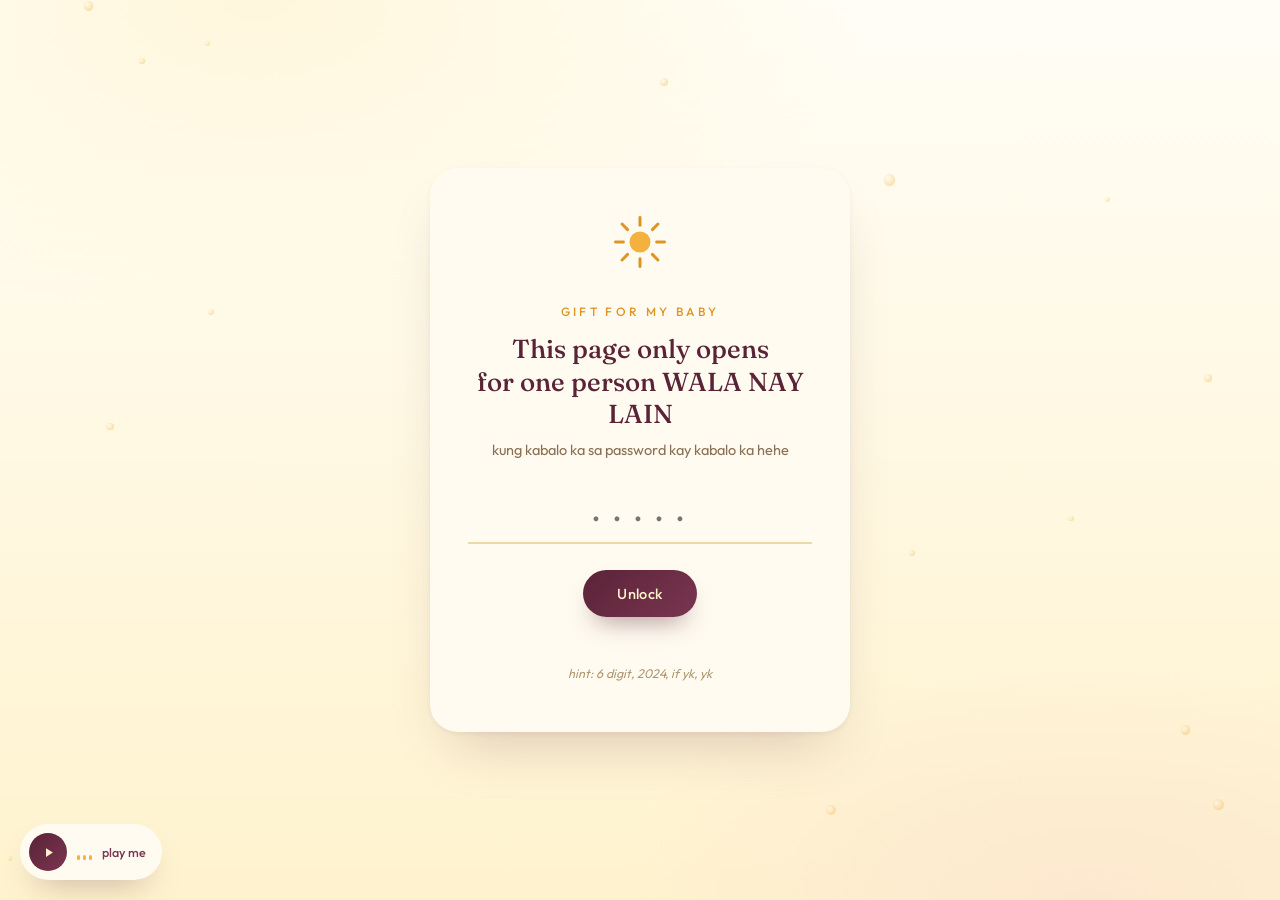
==== commit 99957a34: "Add files via upload" ====
--- a/index.html
+++ b/index.html
@@ -1,917 +1,190 @@
 <!DOCTYPE html>
+
 <html lang="en">
 <head>
-<meta charset="UTF-8">
-<meta name="viewport" content="width=device-width, initial-scale=1.0">
+<meta charset="utf-8"/>
+<meta content="width=device-width, initial-scale=1.0" name="viewport"/>
 <title>For You ☀</title>
-<style>
 
-@import url('https://fonts.googleapis.com/css2?family=Fraunces:ital,opsz,wght@0,9..144,300;0,9..144,500;0,9..144,600;1,9..144,500&family=Outfit:wght@300;400;500;600&display=swap');
-
-:root{
-  --cream:#FFFDF6;
-  --butter:#FFF3CE;
-  --gold:#F3B23E;
-  --gold-deep:#DE9524;
-  --plum:#5A2338;
-  --plum-soft:#7A3550;
-  --ink:#3C2E1E;
-  --paper:#FFFBF0;
-  --ease: cubic-bezier(.22,1,.36,1);
-}
-
-*{box-sizing:border-box;}
-html,body{margin:0;padding:0;}
-body{
-  min-height:100vh;
-  font-family:'Outfit',sans-serif;
-  color:var(--ink);
-  background:
-    radial-gradient(ellipse 80% 60% at 20% 0%, #FFF7DC 0%, transparent 60%),
-    radial-gradient(ellipse 70% 50% at 85% 100%, #FCE8CF 0%, transparent 55%),
-    linear-gradient(180deg, var(--cream), var(--butter));
-  overflow-x:hidden;
-  position:relative;
-}
-#app{position:relative; min-height:100vh; width:100%;}
-
-
-.ambient{position:fixed; inset:0; pointer-events:none; z-index:0; overflow:hidden;}
-.mote{
-  position:absolute; border-radius:50%;
-  background:radial-gradient(circle at 35% 35%, #ffffff, var(--gold) 70%);
-  opacity:.35; filter:blur(.5px);
-  animation:drift linear infinite;
-}
-@keyframes drift{
-  0%{transform:translateY(0) translateX(0) scale(1);}
-  50%{transform:translateY(-30px) translateX(12px) scale(1.08);}
-  100%{transform:translateY(0) translateX(0) scale(1);}
-}
-
-
-.screen{
-  position:absolute; inset:0;
-  display:flex; align-items:center; justify-content:center;
-  flex-direction:column;
-  padding:32px 20px;
-  min-height:100vh;
-  opacity:0; visibility:hidden; pointer-events:none;
-  transition:opacity .7s var(--ease);
-  z-index:1;
-}
-.screen.active{opacity:1; visibility:visible; pointer-events:auto;}
-
-
-.eyebrow{
-  font-size:12px; letter-spacing:.28em; text-transform:uppercase;
-  color:var(--gold-deep); font-weight:500; margin-bottom:14px;
-}
-.lock-card{
-  background:var(--paper);
-  border-radius:28px;
-  padding:46px 38px 38px;
-  max-width:420px; width:100%;
-  text-align:center;
-  box-shadow:0 30px 60px -25px rgba(90,35,56,.25), 0 2px 6px rgba(90,35,56,.06);
-  position:relative;
-  animation:cardIn 1s var(--ease);
-}
-@keyframes cardIn{from{opacity:0; transform:translateY(18px) scale(.97);} to{opacity:1; transform:none;}}
-
-.sunmark{width:56px; height:56px; margin:0 auto 18px;}
-.lock-title{
-  font-family:'Fraunces',serif; font-weight:500; font-size:26px;
-  margin:0 0 8px; color:var(--plum); line-height:1.25;
-}
-.lock-sub{font-size:14.5px; color:#8a6f52; margin:0 0 28px; line-height:1.5;}
-
-.code-input{
-  width:100%; text-align:center;
-  font-family:'Fraunces',serif; font-size:22px; letter-spacing:.18em;
-  padding:14px 10px 12px; border:none; border-bottom:2px solid #ECD9A8;
-  background:transparent; color:var(--plum); outline:none;
-  transition:border-color .3s var(--ease);
-}
-.code-input:focus{border-color:var(--gold);}
-.code-input.shake{animation:shake .45s;}
-@keyframes shake{
-  10%,90%{transform:translateX(-2px);}
-  20%,80%{transform:translateX(4px);}
-  30%,50%,70%{transform:translateX(-8px);}
-  40%,60%{transform:translateX(8px);}
-}
-
-.unlock-btn{
-  margin-top:26px; border:none; cursor:pointer;
-  background:linear-gradient(135deg, var(--plum), var(--plum-soft));
-  color:var(--butter); font-family:'Outfit',sans-serif; font-weight:500;
-  font-size:14.5px; letter-spacing:.03em;
-  padding:14px 34px; border-radius:999px;
-  box-shadow:0 14px 26px -12px rgba(90,35,56,.55);
-  transition:transform .35s var(--ease), box-shadow .35s var(--ease);
-}
-.unlock-btn:hover{transform:translateY(-2px); box-shadow:0 18px 30px -12px rgba(90,35,56,.6);}
-.unlock-btn:active{transform:translateY(0) scale(.97);}
-
-.hint{margin-top:16px; font-size:12.5px; color:#b09772; font-style:italic;}
-.error-msg{
-  margin-top:14px; font-size:13px; color:var(--plum); min-height:18px;
-  opacity:0; transition:opacity .3s;
-}
-.error-msg.show{opacity:1;}
-
-
-.box-wrap{
-  cursor:pointer; user-select:none;
-  display:flex; flex-direction:column; align-items:center;
-  animation:floaty 4.2s ease-in-out infinite;
-}
-@keyframes floaty{0%,100%{transform:translateY(0);} 50%{transform:translateY(-10px);}}
-.box-wrap.opening{animation:none;}
-
-.box-glow{
-  position:absolute; width:280px; height:280px; border-radius:50%;
-  background:radial-gradient(circle, rgba(243,178,62,.45), transparent 70%);
-  filter:blur(10px); animation:pulseGlow 2.6s ease-in-out infinite; z-index:-1;
-}
-@keyframes pulseGlow{0%,100%{opacity:.5; transform:scale(.92);} 50%{opacity:.9; transform:scale(1.05);}}
-
-.gift-svg{width:min(60vw,260px); height:auto; display:block; filter:drop-shadow(0 22px 30px rgba(90,35,56,.22));}
-.tap-label{
-  margin-top:26px; font-family:'Fraunces',serif; font-style:italic; font-weight:500;
-  font-size:18px; color:var(--plum); letter-spacing:.02em;
-  animation:softPulse 2.2s ease-in-out infinite;
-}
-@keyframes softPulse{0%,100%{opacity:.55;} 50%{opacity:1;}}
-
-
-#lid{transform-origin:20px 78px; transition:transform .7s var(--ease), opacity .5s .3s;}
-#ribbonV, #ribbonH, #bowL, #bowR, #bowKnot{transition:transform .55s var(--ease), opacity .5s var(--ease);}
-.box-wrap.opening #lid{transform:rotateX(115deg) translateY(-6px); opacity:0;}
-.box-wrap.opening #bowL{transform:translate(-26px,-22px) rotate(-35deg); opacity:0;}
-.box-wrap.opening #bowR{transform:translate(26px,-22px) rotate(35deg); opacity:0;}
-.box-wrap.opening #bowKnot{transform:translateY(-14px) scale(.6); opacity:0;}
-.box-wrap.opening #ribbonV{opacity:0; transform:scaleY(0);}
-.box-wrap.opening .box-glow{animation:burst .6s var(--ease) forwards;}
-@keyframes burst{to{transform:scale(1.6); opacity:0;}}
-.box-wrap.opening .gift-svg{transition:transform .55s .15s var(--ease), opacity .55s .25s var(--ease);}
-.box-wrap.leaving .gift-svg{transform:scale(.85) translateY(6px); opacity:0;}
-.box-wrap.leaving .tap-label{transition:opacity .3s; opacity:0;}
-
-
-.reveal-scene{position:relative; width:100%; max-width:920px;}
-.sunburst{
-  position:absolute; top:50%; left:50%; width:900px; height:900px;
-  transform:translate(-50%,-52%); z-index:0; opacity:.35;
-  animation:spin 90s linear infinite; pointer-events:none;
-}
-@keyframes spin{to{transform:translate(-50%,-52%) rotate(360deg);}}
-
-.reveal-title{
-  text-align:center; font-family:'Fraunces',serif; font-weight:500; font-style:italic;
-  color:var(--plum); font-size:clamp(22px,3.4vw,30px); margin:0 0 40px; position:relative; z-index:2;
-}
-
-.items-row{
-  display:grid; grid-template-columns:repeat(2, 230px);
-  justify-content:center; align-items:start; gap:34px;
-  position:relative; z-index:2;
-}
-.item-card{
-  width:230px; text-align:center;
-  opacity:0; transform:translateY(40px) scale(.9);
-  animation:popIn .8s var(--ease) forwards;
-}
-.lightbox-card{cursor:pointer;}
-.item-card:nth-child(1){animation-delay:.15s;}
-.item-card:nth-child(2){animation-delay:.4s;}
-.item-card:nth-child(3){animation-delay:.65s;}
-.item-card:nth-child(4){animation-delay:.9s;}
-@keyframes popIn{
-  60%{opacity:1; transform:translateY(-8px) scale(1.03);}
-  100%{opacity:1; transform:translateY(0) scale(1);}
-}
-
-.item-frame{
-  background:var(--paper); border-radius:22px; padding:18px;
-  box-shadow:0 20px 40px -20px rgba(90,35,56,.3);
-  transition:transform .4s var(--ease), box-shadow .4s var(--ease);
-  aspect-ratio:1/1; display:flex; align-items:center; justify-content:center; overflow:hidden;
-  position:relative;
-}
-.item-card:hover .item-frame{transform:translateY(-6px) rotate(-1deg); box-shadow:0 26px 46px -18px rgba(90,35,56,.36);}
-.item-frame img{width:100%; height:100%; object-fit:cover; border-radius:12px;}
-.item-frame svg{width:100%; height:100%;}
-.item-caption{margin-top:14px; font-family:'Fraunces',serif; font-style:italic; font-size:16px; color:var(--plum-soft);}
-
-
-.photo-slot{
-  width:100%; height:100%;
-  display:flex; align-items:center; justify-content:center;
-}
-.photo-placeholder{
-  width:100%; height:100%; border-radius:14px;
-  border:2px dashed #E4C784;
-  display:flex; flex-direction:column; align-items:center; justify-content:center;
-  gap:8px; color:var(--gold-deep); background:#FFFAEC;
-}
-.photo-placeholder svg{width:34px; height:34px;}
-.photo-placeholder span{font-size:12px; font-weight:500; letter-spacing:.02em; text-align:center; padding:0 10px;}
-.photo-slot img{width:100%; height:100%; object-fit:cover; border-radius:12px; display:block;}
-
-
-.lightbox-overlay{
-  position:fixed; inset:0; z-index:20;
-  display:flex; align-items:center; justify-content:center;
-  padding:24px;
-  background:rgba(58,42,30,.38); backdrop-filter:blur(6px);
-  opacity:0; visibility:hidden; transition:opacity .45s var(--ease);
-}
-.lightbox-overlay.active{opacity:1; visibility:visible;}
-.lightbox-card-inner{
-  background:var(--paper); max-width:420px; width:100%;
-  border-radius:20px; padding:22px 22px 26px; position:relative;
-  box-shadow:0 40px 80px -30px rgba(58,42,30,.5);
-  transform:translateY(50px) scale(.94); opacity:0;
-  transition:transform .55s var(--ease), opacity .5s var(--ease);
-  text-align:center;
-}
-.lightbox-overlay.active .lightbox-card-inner{transform:translateY(0) scale(1); opacity:1; transition-delay:.1s;}
-.lightbox-img-wrap{
-  border-radius:14px; overflow:hidden; aspect-ratio:1/1;
-  display:flex; align-items:center; justify-content:center;
-  background:#FFFAEC;
-}
-.lightbox-img-wrap img{width:100%; height:100%; object-fit:cover;}
-.lightbox-placeholder{
-  width:100%; height:100%; border-radius:14px;
-  border:2px dashed #E4C784;
-  display:flex; flex-direction:column; align-items:center; justify-content:center;
-  gap:8px; color:var(--gold-deep); background:#FFFAEC;
-}
-.lightbox-placeholder svg{width:34px; height:34px;}
-.lightbox-placeholder span{font-size:12.5px; font-weight:500; letter-spacing:.02em; text-align:center; padding:0 14px;}
-.lightbox-note{
-  margin:18px 4px 4px; font-family:'Fraunces',serif; font-style:italic;
-  font-size:17px; line-height:1.6; color:var(--plum);
-}
-
-
-.music-bar{
-  position:fixed; left:20px; bottom:20px; z-index:25;
-  display:flex; align-items:center; gap:10px;
-  background:var(--paper); border-radius:999px; padding:9px 16px 9px 9px;
-  box-shadow:0 16px 34px -16px rgba(90,35,56,.4);
-  opacity:0; transform:translateY(14px); pointer-events:none;
-  transition:opacity .6s var(--ease), transform .6s var(--ease);
-}
-.music-bar.show{opacity:1; transform:translateY(0); pointer-events:auto;}
-.music-toggle{
-  width:38px; height:38px; border-radius:50%; border:none; cursor:pointer;
-  background:linear-gradient(135deg, var(--plum), var(--plum-soft));
-  display:flex; align-items:center; justify-content:center; flex-shrink:0;
-  transition:transform .3s var(--ease);
-}
-.music-toggle:active{transform:scale(.9);}
-.music-toggle svg{width:15px; height:15px;}
-.music-eq{display:flex; align-items:flex-end; gap:3px; height:16px;}
-.music-eq span{
-  width:3px; background:var(--gold); border-radius:2px; height:5px;
-  animation:eqBounce 1s ease-in-out infinite;
-  animation-play-state:paused;
-}
-.music-bar.playing .music-eq span{animation-play-state:running;}
-.music-eq span:nth-child(1){animation-delay:0s;}
-.music-eq span:nth-child(2){animation-delay:.2s;}
-.music-eq span:nth-child(3){animation-delay:.4s;}
-@keyframes eqBounce{0%,100%{height:4px;} 50%{height:15px;}}
-.music-title{font-size:12.5px; color:var(--plum-soft); font-weight:500; max-width:130px; overflow:hidden; text-overflow:ellipsis; white-space:nowrap;}
-@media (max-width:520px){ .music-title{max-width:80px;} .music-bar{left:12px; bottom:12px;} }
-
-.envelope-card{cursor:pointer;}
-.envelope-card .item-frame{background:linear-gradient(160deg,#fff,#FFF3D8);}
-
-
-.gallery-card .item-frame{background:linear-gradient(160deg,#fff,#FFF3D8);}
-.gallery-overlay .letter-paper{max-width:760px; padding:44px 34px 38px;}
-.gallery-grid{
-  display:grid; grid-template-columns:repeat(3,1fr); gap:14px;
-  margin-top:6px;
-}
-.gallery-item{
-  border-radius:14px; overflow:hidden; aspect-ratio:1/1;
-  background:#FFFAEC; position:relative;
-  opacity:0; transform:translateY(14px) scale(.96);
-  animation:lineIn .6s var(--ease) forwards;
-  cursor:pointer;
-}
-.gallery-item img{width:100%; height:100%; object-fit:cover; display:block; transition:transform .5s var(--ease);}
-.gallery-item:hover img{transform:scale(1.06);}
-.gallery-placeholder{
-  width:100%; height:100%; border-radius:14px;
-  border:2px dashed #E4C784;
-  display:flex; flex-direction:column; align-items:center; justify-content:center;
-  gap:6px; color:var(--gold-deep); background:#FFFAEC;
-}
-.gallery-placeholder svg{width:26px; height:26px;}
-.gallery-placeholder span{font-size:10.5px; font-weight:500; letter-spacing:.02em; text-align:center; padding:0 8px;}
-.gallery-caption-row{margin-top:20px; text-align:center;}
-
-
-.gallery-viewer{
-  position:fixed; inset:0; z-index:30;
-  display:flex; align-items:center; justify-content:center;
-  padding:24px;
-  background:rgba(58,42,30,.55); backdrop-filter:blur(6px);
-  opacity:0; visibility:hidden; transition:opacity .4s var(--ease);
-}
-.gallery-viewer.active{opacity:1; visibility:visible;}
-.gallery-viewer-inner{
-  max-width:min(88vw,560px); text-align:center;
-  transform:scale(.94); opacity:0; transition:transform .45s var(--ease), opacity .4s var(--ease);
-}
-.gallery-viewer.active .gallery-viewer-inner{transform:scale(1); opacity:1; transition-delay:.08s;}
-.gallery-viewer img{
-  display:block; max-width:100%; max-height:74vh; border-radius:16px;
-  box-shadow:0 40px 80px -30px rgba(58,42,30,.6);
-}
-.gallery-viewer-caption{
-  margin:18px 4px 0; font-family:'Fraunces',serif; font-style:italic;
-  font-size:17px; line-height:1.6; color:var(--butter);
-}
-.gallery-viewer-caption:empty{display:none;}
-
-@media (max-width:520px){
-  .gallery-grid{grid-template-columns:repeat(2,1fr); gap:10px;}
-}
-
-
-.overlay{
-  position:fixed; inset:0; z-index:20;
-  display:flex; align-items:center; justify-content:center;
-  padding:24px;
-  background:rgba(58,42,30,.38); backdrop-filter:blur(6px);
-  opacity:0; visibility:hidden; transition:opacity .45s var(--ease);
-}
-.overlay.active{opacity:1; visibility:visible;}
-
-.letter-paper{
-  background:var(--paper);
-  max-width:560px; width:100%; max-height:82vh; overflow-y:auto;
-  border-radius:18px; padding:48px 40px 40px;
-  position:relative;
-  box-shadow:0 40px 80px -30px rgba(58,42,30,.5);
-  transform:translateY(50px) scale(.94); opacity:0;
-  transition:transform .55s var(--ease), opacity .5s var(--ease);
-}
-.overlay.active .letter-paper{transform:translateY(0) scale(1); opacity:1; transition-delay:.15s;}
-
-.close-btn{
-  position:absolute; top:16px; right:18px; width:34px; height:34px; border:none;
-  background:var(--butter); color:var(--plum); border-radius:50%; cursor:pointer;
-  font-size:16px; line-height:1; display:flex; align-items:center; justify-content:center;
-  transition:transform .3s var(--ease), background .3s;
-}
-.close-btn:hover{background:var(--gold); transform:rotate(90deg);}
-
-.letter-heading{
-  font-family:'Fraunces',serif; font-weight:500; font-size:24px; color:var(--plum);
-  margin:0 0 4px;
-}
-.letter-date{font-size:12.5px; color:#b09772; margin:0 0 26px; letter-spacing:.03em;}
-
-.letter-body p{
-  font-family:'Fraunces',serif; font-size:16.5px; line-height:1.8; color:var(--ink);
-  margin:0 0 16px; opacity:0; transform:translateY(10px);
-  animation:lineIn .7s var(--ease) forwards;
-}
-@keyframes lineIn{to{opacity:1; transform:none;}}
-
-.letter-sign{
-  margin-top:22px; font-family:'Fraunces',serif; font-style:italic; font-size:18px; color:var(--plum);
-  opacity:0; transform:translateY(10px); animation:lineIn .7s var(--ease) forwards;
-}
-
-.keepsake-photo{
-  margin-top:22px; border-radius:12px; overflow:hidden; display:none;
-  opacity:0; transform:translateY(10px); animation:lineIn .7s var(--ease) forwards;
-}
-.keepsake-photo img{width:100%; display:block;}
-
-@media (max-width:520px){
-  .items-row{gap:20px; grid-template-columns:repeat(2, minmax(0, 44vw));}
-  .item-card{width:100%; min-width:150px;}
-  .letter-paper{padding:38px 24px 30px;}
-}
-
-@media (prefers-reduced-motion: reduce){
-  *{animation-duration:.01ms !important; animation-iteration-count:1 !important; transition-duration:.01ms !important;}
-}
-</style>
-</head>
+<link href="style.css" rel="stylesheet"/></head>
 <body>
-
 <div class="ambient" id="ambient"></div>
-
 <div id="app">
-
-  <section class="screen active" id="screen-lock">
-    <div class="lock-card">
-      <svg class="sunmark" viewBox="0 0 64 64">
-        <circle cx="32" cy="32" r="12" fill="#F3B23E"/>
-        <g stroke="#DE9524" stroke-width="3.4" stroke-linecap="round">
-          <line x1="32" y1="4" x2="32" y2="13"/>
-          <line x1="32" y1="51" x2="32" y2="60"/>
-          <line x1="4" y1="32" x2="13" y2="32"/>
-          <line x1="51" y1="32" x2="60" y2="32"/>
-          <line x1="11.5" y1="11.5" x2="17.8" y2="17.8"/>
-          <line x1="46.2" y1="46.2" x2="52.5" y2="52.5"/>
-          <line x1="52.5" y1="11.5" x2="46.2" y2="17.8"/>
-          <line x1="17.8" y1="46.2" x2="11.5" y2="52.5"/>
-        </g>
-      </svg>
-      <p class="eyebrow">gift for my baby</p>
-      <h1 class="lock-title">This page only opens<br>for one person WALA NAY LAIN</h1>
-      <p class="lock-sub">kung kabalo ka sa password kay kabalo ka hehe</p>
-      <input type="text" id="codeInput" class="code-input" placeholder="• • • • •" autocomplete="off" spellcheck="false">
-      <div><button class="unlock-btn" id="unlockBtn">Unlock</button></div>
-      <p class="error-msg" id="errorMsg">mali :< </p>
-      <p class="hint" id="hintText"></p>
-    </div>
-  </section>
-
-
-  <section class="screen" id="screen-gift">
-    <div class="box-wrap" id="boxWrap">
-      <div class="box-glow"></div>
-      <svg class="gift-svg" id="giftSvg" viewBox="0 0 220 200">
-
-        <ellipse cx="110" cy="188" rx="70" ry="9" fill="#5A2338" opacity=".12"/>
-
-        <rect x="34" y="90" width="152" height="90" rx="10" fill="#F3B23E"/>
-        <rect x="34" y="90" width="152" height="90" rx="10" fill="url(#boxShade)"/>
-
-        <g id="lid">
-          <rect x="24" y="70" width="172" height="34" rx="10" fill="#DE9524"/>
-          <rect x="24" y="70" width="172" height="34" rx="10" fill="url(#lidShade)"/>
-        </g>
-
-        <rect id="ribbonV" x="98" y="70" width="24" height="110" fill="#5A2338" opacity=".9"/>
-
-        <rect id="ribbonH" x="24" y="80" width="172" height="14" fill="#5A2338" opacity=".9"/>
-
-        <path id="bowL" d="M110 68 C 70 40, 55 78, 90 76 C 70 90, 95 96, 110 70 Z" fill="#7A3550"/>
-        <path id="bowR" d="M110 68 C 150 40, 165 78, 130 76 C 150 90, 125 96, 110 70 Z" fill="#7A3550"/>
-        <circle id="bowKnot" cx="110" cy="70" r="9" fill="#5A2338"/>
-        <defs>
-          <linearGradient id="boxShade" x1="0" y1="0" x2="0" y2="1">
-            <stop offset="0" stop-color="#fff" stop-opacity=".18"/>
-            <stop offset="1" stop-color="#fff" stop-opacity="0"/>
-          </linearGradient>
-          <linearGradient id="lidShade" x1="0" y1="0" x2="0" y2="1">
-            <stop offset="0" stop-color="#fff" stop-opacity=".25"/>
-            <stop offset="1" stop-color="#fff" stop-opacity="0"/>
-          </linearGradient>
-        </defs>
-      </svg>
-      <p class="tap-label">Open me plsss</p>
-    </div>
-  </section>
-
-
-  <section class="screen" id="screen-reveal">
-    <div class="reveal-scene">
-      <svg class="sunburst" viewBox="0 0 200 200">
-        <g fill="none" stroke="#F3B23E" stroke-width="1.4">
-          <circle cx="100" cy="100" r="95"/>
-          <circle cx="100" cy="100" r="78"/>
-        </g>
-      </svg>
-      <h2 class="reveal-title">happy International girlfriend's day BABE!</h2>
-
-      <div class="items-row">
-
-
-        <div class="item-card lightbox-card" id="bouquetCard">
-          <div class="item-frame">
-            <div class="photo-slot" id="bouquetSlot">
-              <img id="bouquetImg" alt="Yellow bouquet" style="display:none;">
-              <div class="photo-placeholder" id="bouquetPlaceholder">
-                <svg viewBox="0 0 24 24" fill="none" stroke="#DE9524" stroke-width="1.6" stroke-linecap="round" stroke-linejoin="round"><rect x="3" y="4" width="18" height="16" rx="2.5"/><circle cx="8.5" cy="9.5" r="1.6"/><path d="M21 15l-5.5-5.5a1.5 1.5 0 0 0-2.1 0L4 19"/></svg>
-                <span>bouquet photo — set BOUQUET_IMG in the code</span>
-              </div>
-            </div>
-          </div>
-          <p class="item-caption" id="bouquetCaption">for your hands</p>
-        </div>
-
-
-        <div class="item-card lightbox-card" id="plushCard">
-          <div class="item-frame">
-            <div class="photo-slot" id="plushSlot">
-              <img id="plushImg" alt="Yellow stuffed toy" style="display:none;">
-              <div class="photo-placeholder" id="plushPlaceholder">
-                <svg viewBox="0 0 24 24" fill="none" stroke="#DE9524" stroke-width="1.6" stroke-linecap="round" stroke-linejoin="round"><rect x="3" y="4" width="18" height="16" rx="2.5"/><circle cx="8.5" cy="9.5" r="1.6"/><path d="M21 15l-5.5-5.5a1.5 1.5 0 0 0-2.1 0L4 19"/></svg>
-                <span>plushie photo — set PLUSH_IMG in the code</span>
-              </div>
-            </div>
-          </div>
-          <p class="item-caption" id="plushCaption">for your bed</p>
-        </div>
-
-
-        <div class="item-card envelope-card" id="envelopeCard">
-          <div class="item-frame">
-            <svg viewBox="0 0 200 200">
-              <rect x="40" y="65" width="120" height="80" rx="6" fill="#FFF3D8" stroke="#DE9524" stroke-width="2"/>
-              <path d="M40 68 L100 115 L160 68" fill="none" stroke="#DE9524" stroke-width="2.4" stroke-linecap="round" stroke-linejoin="round"/>
-              <circle cx="100" cy="105" r="12" fill="#5A2338"/>
-              <path d="M94 105 l4 5 l9 -11" stroke="#F3B23E" stroke-width="2.4" fill="none" stroke-linecap="round" stroke-linejoin="round"/>
-            </svg>
-          </div>
-          <p class="item-caption">inhale and exhale before opening</p>
-        </div>
-
-
-        <div class="item-card gallery-card" id="galleryCard">
-          <div class="item-frame">
-            <svg viewBox="0 0 200 200">
-              <rect x="35" y="50" width="130" height="100" rx="10" fill="#FFF3D8" stroke="#DE9524" stroke-width="2"/>
-              <circle cx="65" cy="80" r="11" fill="#F3B23E"/>
-              <path d="M35 130 L75 100 L105 122 L135 92 L165 118 L165 140 a10 10 0 0 1 -10 10 L45 150 a10 10 0 0 1 -10 -10 Z" fill="#DE9524"/>
-            </svg>
-          </div>
-          <p class="item-caption">a lil gallery of us</p>
-        </div>
-
-      </div>
-    </div>
-  </section>
-
+<section class="screen active" id="screen-lock">
+<div class="lock-card">
+<svg class="sunmark" viewbox="0 0 64 64">
+<circle cx="32" cy="32" fill="#F3B23E" r="12"></circle>
+<g stroke="#DE9524" stroke-linecap="round" stroke-width="3.4">
+<line x1="32" x2="32" y1="4" y2="13"></line>
+<line x1="32" x2="32" y1="51" y2="60"></line>
+<line x1="4" x2="13" y1="32" y2="32"></line>
+<line x1="51" x2="60" y1="32" y2="32"></line>
+<line x1="11.5" x2="17.8" y1="11.5" y2="17.8"></line>
+<line x1="46.2" x2="52.5" y1="46.2" y2="52.5"></line>
+<line x1="52.5" x2="46.2" y1="11.5" y2="17.8"></line>
+<line x1="17.8" x2="11.5" y1="46.2" y2="52.5"></line>
+</g>
+</svg>
+<p class="eyebrow">gift for my baby</p>
+<h1 class="lock-title">This page only opens<br/>for one person WALA NAY LAIN</h1>
+<p class="lock-sub">kung kabalo ka sa password kay kabalo ka hehe</p>
+<input autocomplete="off" class="code-input" id="codeInput" placeholder="• • • • •" spellcheck="false" type="text"/>
+<div><button class="unlock-btn" id="unlockBtn">Unlock</button></div>
+<p class="error-msg" id="errorMsg">mali :&lt; </p>
+<p class="hint" id="hintText"></p>
+</div>
+</section>
+<section class="screen" id="screen-gift">
+<div class="box-wrap" id="boxWrap">
+<div class="box-glow"></div>
+<svg class="gift-svg" id="giftSvg" viewbox="0 0 220 200">
+<ellipse cx="110" cy="188" fill="#5A2338" opacity=".12" rx="70" ry="9"></ellipse>
+<rect fill="#F3B23E" height="90" rx="10" width="152" x="34" y="90"></rect>
+<rect fill="url(#boxShade)" height="90" rx="10" width="152" x="34" y="90"></rect>
+<g id="lid">
+<rect fill="#DE9524" height="34" rx="10" width="172" x="24" y="70"></rect>
+<rect fill="url(#lidShade)" height="34" rx="10" width="172" x="24" y="70"></rect>
+</g>
+<rect fill="#5A2338" height="110" id="ribbonV" opacity=".9" width="24" x="98" y="70"></rect>
+<rect fill="#5A2338" height="14" id="ribbonH" opacity=".9" width="172" x="24" y="80"></rect>
+<path d="M110 68 C 70 40, 55 78, 90 76 C 70 90, 95 96, 110 70 Z" fill="#7A3550" id="bowL"></path>
+<path d="M110 68 C 150 40, 165 78, 130 76 C 150 90, 125 96, 110 70 Z" fill="#7A3550" id="bowR"></path>
+<circle cx="110" cy="70" fill="#5A2338" id="bowKnot" r="9"></circle>
+<defs>
+<lineargradient id="boxShade" x1="0" x2="0" y1="0" y2="1">
+<stop offset="0" stop-color="#fff" stop-opacity=".18"></stop>
+<stop offset="1" stop-color="#fff" stop-opacity="0"></stop>
+</lineargradient>
+<lineargradient id="lidShade" x1="0" x2="0" y1="0" y2="1">
+<stop offset="0" stop-color="#fff" stop-opacity=".25"></stop>
+<stop offset="1" stop-color="#fff" stop-opacity="0"></stop>
+</lineargradient>
+</defs>
+</svg>
+<p class="tap-label">Open me plsss</p>
+</div>
+</section>
+<section class="screen" id="screen-reveal">
+<div class="reveal-scene">
+<svg class="sunburst" viewbox="0 0 200 200">
+<g fill="none" stroke="#F3B23E" stroke-width="1.4">
+<circle cx="100" cy="100" r="95"></circle>
+<circle cx="100" cy="100" r="78"></circle>
+</g>
+</svg>
+<h2 class="reveal-title">happy International girlfriend's day BABE!</h2>
+<div class="items-row">
+<div class="item-card lightbox-card" id="bouquetCard">
+<div class="item-frame">
+<div class="photo-slot" id="bouquetSlot">
+<img alt="Yellow bouquet" id="bouquetImg" style="display:none;"/>
+<div class="photo-placeholder" id="bouquetPlaceholder">
+<svg fill="none" stroke="#DE9524" stroke-linecap="round" stroke-linejoin="round" stroke-width="1.6" viewbox="0 0 24 24"><rect height="16" rx="2.5" width="18" x="3" y="4"></rect><circle cx="8.5" cy="9.5" r="1.6"></circle><path d="M21 15l-5.5-5.5a1.5 1.5 0 0 0-2.1 0L4 19"></path></svg>
+<span>bouquet photo — set BOUQUET_IMG in the code</span>
+</div>
+</div>
+</div>
+<p class="item-caption" id="bouquetCaption">for your hands</p>
+</div>
+<div class="item-card lightbox-card" id="plushCard">
+<div class="item-frame">
+<div class="photo-slot" id="plushSlot">
+<img alt="Yellow stuffed toy" id="plushImg" style="display:none;"/>
+<div class="photo-placeholder" id="plushPlaceholder">
+<svg fill="none" stroke="#DE9524" stroke-linecap="round" stroke-linejoin="round" stroke-width="1.6" viewbox="0 0 24 24"><rect height="16" rx="2.5" width="18" x="3" y="4"></rect><circle cx="8.5" cy="9.5" r="1.6"></circle><path d="M21 15l-5.5-5.5a1.5 1.5 0 0 0-2.1 0L4 19"></path></svg>
+<span>plushie photo — set PLUSH_IMG in the code</span>
+</div>
+</div>
+</div>
+<p class="item-caption" id="plushCaption">for your bed</p>
+</div>
+<div class="item-card envelope-card" id="envelopeCard">
+<div class="item-frame">
+<svg viewbox="0 0 200 200">
+<rect fill="#FFF3D8" height="80" rx="6" stroke="#DE9524" stroke-width="2" width="120" x="40" y="65"></rect>
+<path d="M40 68 L100 115 L160 68" fill="none" stroke="#DE9524" stroke-linecap="round" stroke-linejoin="round" stroke-width="2.4"></path>
+<circle cx="100" cy="105" fill="#5A2338" r="12"></circle>
+<path d="M94 105 l4 5 l9 -11" fill="none" stroke="#F3B23E" stroke-linecap="round" stroke-linejoin="round" stroke-width="2.4"></path>
+</svg>
+</div>
+<p class="item-caption">inhale and exhale before opening</p>
+</div>
+<div class="item-card gallery-card" id="galleryCard">
+<div class="item-frame">
+<svg viewbox="0 0 200 200">
+<rect fill="#FFF3D8" height="100" rx="10" stroke="#DE9524" stroke-width="2" width="130" x="35" y="50"></rect>
+<circle cx="65" cy="80" fill="#F3B23E" r="11"></circle>
+<path d="M35 130 L75 100 L105 122 L135 92 L165 118 L165 140 a10 10 0 0 1 -10 10 L45 150 a10 10 0 0 1 -10 -10 Z" fill="#DE9524"></path>
+</svg>
+</div>
+<p class="item-caption">a lil gallery of us</p>
+</div>
+</div>
+</div>
+</section>
+</div>
+<div class="music-bar" id="musicBar">
+<button aria-label="Play music" class="music-toggle" id="musicToggle">
+<svg fill="#FFF3CE" id="playIcon" viewbox="0 0 24 24"><path d="M8 5v14l11-7z"></path></svg>
+<svg fill="#FFF3CE" id="pauseIcon" style="display:none;" viewbox="0 0 24 24"><path d="M6 5h4v14H6zM14 5h4v14h-4z"></path></svg>
+</button>
+<div class="music-eq"><span></span><span></span><span></span></div>
+<span class="music-title" id="musicTitle">Our Song</span>
+</div>
+<audio id="musicAudio" loop=""></audio>
+<div class="lightbox-overlay" id="bouquetOverlay">
+<div class="lightbox-card-inner">
+<button class="close-btn" id="closeBouquetBtn">✕</button>
+<div class="lightbox-img-wrap">
+<img alt="Yellow bouquet" id="bouquetLightboxImg" style="display:none;"/>
+<div class="lightbox-placeholder" id="bouquetLightboxPlaceholder">
+<svg fill="none" stroke="#DE9524" stroke-linecap="round" stroke-linejoin="round" stroke-width="1.6" viewbox="0 0 24 24"><rect height="16" rx="2.5" width="18" x="3" y="4"></rect><circle cx="8.5" cy="9.5" r="1.6"></circle><path d="M21 15l-5.5-5.5a1.5 1.5 0 0 0-2.1 0L4 19"></path></svg>
+<span>no photo yet — set BOUQUET_IMG in the code</span>
+</div>
+</div>
+<p class="lightbox-note" id="bouquetLightboxNote"></p>
+</div>
+</div>
+<div class="lightbox-overlay" id="plushOverlay">
+<div class="lightbox-card-inner">
+<button class="close-btn" id="closePlushBtn">✕</button>
+<div class="lightbox-img-wrap">
+<img alt="Yellow stuffed toy" id="plushLightboxImg" style="display:none;"/>
+<div class="lightbox-placeholder" id="plushLightboxPlaceholder">
+<svg fill="none" stroke="#DE9524" stroke-linecap="round" stroke-linejoin="round" stroke-width="1.6" viewbox="0 0 24 24"><rect height="16" rx="2.5" width="18" x="3" y="4"></rect><circle cx="8.5" cy="9.5" r="1.6"></circle><path d="M21 15l-5.5-5.5a1.5 1.5 0 0 0-2.1 0L4 19"></path></svg>
+<span>no photo yet — set PLUSH_IMG in the code</span>
+</div>
+</div>
+<p class="lightbox-note" id="plushLightboxNote"></p>
+</div>
+</div>
+<div class="overlay" id="letterOverlay">
+<div class="letter-paper">
+<button class="close-btn" id="closeLetterBtn">✕</button>
+<h3 class="letter-heading" id="letterHeading">To My Favorite Person,</h3>
+<p class="letter-date" id="letterDate"></p>
+<div class="letter-body" id="letterBody"></div>
+<p class="letter-sign" id="letterSign"></p>
+<div class="keepsake-photo" id="keepsakePhoto"><img alt="" id="keepsakeImg"/></div>
+</div>
+</div>
+<div class="overlay gallery-overlay" id="galleryOverlay">
+<div class="letter-paper">
+<button class="close-btn" id="closeGalleryBtn">✕</button>
+<h3 class="letter-heading" id="galleryHeading">A Lil Gallery of Us</h3>
+<p class="letter-date" id="galleryDate">little moments, all in one place</p>
+<div class="gallery-grid" id="galleryGrid"></div>
+<div class="gallery-caption-row">
+<p class="lightbox-note" id="galleryNote">tap any photo to zoom in</p>
+</div>
+</div>
+</div>
+<div class="gallery-viewer" id="galleryViewer">
+<div class="gallery-viewer-inner">
+<img alt="" id="galleryViewerImg"/>
+<p class="gallery-viewer-caption" id="galleryViewerCaption"></p>
+</div>
 </div>
 
-
-<div class="music-bar" id="musicBar">
-  <button class="music-toggle" id="musicToggle" aria-label="Play music">
-    <svg id="playIcon" viewBox="0 0 24 24" fill="#FFF3CE"><path d="M8 5v14l11-7z"/></svg>
-    <svg id="pauseIcon" viewBox="0 0 24 24" fill="#FFF3CE" style="display:none;"><path d="M6 5h4v14H6zM14 5h4v14h-4z"/></svg>
-  </button>
-  <div class="music-eq"><span></span><span></span><span></span></div>
-  <span class="music-title" id="musicTitle">Our Song</span>
-</div>
-<audio id="musicAudio" loop></audio>
-
-
-<div class="lightbox-overlay" id="bouquetOverlay">
-  <div class="lightbox-card-inner">
-    <button class="close-btn" id="closeBouquetBtn">✕</button>
-    <div class="lightbox-img-wrap">
-      <img id="bouquetLightboxImg" alt="Yellow bouquet" style="display:none;">
-      <div class="lightbox-placeholder" id="bouquetLightboxPlaceholder">
-        <svg viewBox="0 0 24 24" fill="none" stroke="#DE9524" stroke-width="1.6" stroke-linecap="round" stroke-linejoin="round"><rect x="3" y="4" width="18" height="16" rx="2.5"/><circle cx="8.5" cy="9.5" r="1.6"/><path d="M21 15l-5.5-5.5a1.5 1.5 0 0 0-2.1 0L4 19"/></svg>
-        <span>no photo yet — set BOUQUET_IMG in the code</span>
-      </div>
-    </div>
-    <p class="lightbox-note" id="bouquetLightboxNote"></p>
-  </div>
-</div>
-
-
-<div class="lightbox-overlay" id="plushOverlay">
-  <div class="lightbox-card-inner">
-    <button class="close-btn" id="closePlushBtn">✕</button>
-    <div class="lightbox-img-wrap">
-      <img id="plushLightboxImg" alt="Yellow stuffed toy" style="display:none;">
-      <div class="lightbox-placeholder" id="plushLightboxPlaceholder">
-        <svg viewBox="0 0 24 24" fill="none" stroke="#DE9524" stroke-width="1.6" stroke-linecap="round" stroke-linejoin="round"><rect x="3" y="4" width="18" height="16" rx="2.5"/><circle cx="8.5" cy="9.5" r="1.6"/><path d="M21 15l-5.5-5.5a1.5 1.5 0 0 0-2.1 0L4 19"/></svg>
-        <span>no photo yet — set PLUSH_IMG in the code</span>
-      </div>
-    </div>
-    <p class="lightbox-note" id="plushLightboxNote"></p>
-  </div>
-</div>
-
-
-<div class="overlay" id="letterOverlay">
-  <div class="letter-paper">
-    <button class="close-btn" id="closeLetterBtn">✕</button>
-    <h3 class="letter-heading" id="letterHeading">To My Favorite Person,</h3>
-    <p class="letter-date" id="letterDate"></p>
-    <div class="letter-body" id="letterBody"></div>
-    <p class="letter-sign" id="letterSign"></p>
-    <div class="keepsake-photo" id="keepsakePhoto"><img id="keepsakeImg" alt=""></div>
-  </div>
-</div>
-
-
-<div class="overlay gallery-overlay" id="galleryOverlay">
-  <div class="letter-paper">
-    <button class="close-btn" id="closeGalleryBtn">✕</button>
-    <h3 class="letter-heading" id="galleryHeading">A Lil Gallery of Us</h3>
-    <p class="letter-date" id="galleryDate">little moments, all in one place</p>
-    <div class="gallery-grid" id="galleryGrid"></div>
-    <div class="gallery-caption-row">
-      <p class="lightbox-note" id="galleryNote">tap any photo to zoom in</p>
-    </div>
-  </div>
-</div>
-
-
-<div class="gallery-viewer" id="galleryViewer">
-  <div class="gallery-viewer-inner">
-    <img id="galleryViewerImg" alt="">
-    <p class="gallery-viewer-caption" id="galleryViewerCaption"></p>
-  </div>
-</div>
-
-<script>
-/* ======================= CONFIG — EDIT ME ======================= */
-const PASSCODE   = "021424";        // the code she types in
-const HINT_TEXT  = "hint: 6 digit, 2024, if yk, yk";                 
-
-const HER_NAME   = "cutie patootie beautiful princess baby";                 // optional, used in heading if set
-const SIGNATURE  = "— always yours";   // sign-off line
-
-// Paste an image URL, or the filename of an image you place in the SAME
-// FOLDER as this html file (e.g. "bouquet.jpg"), to replace the dashed
-// placeholder with a real photo. Leave "" to keep the placeholder.
-const BOUQUET_IMG  = "smol.png";      // small card image
-const PLUSH_IMG    = "3.png";        // small card image
-const KEEPSAKE_IMG = "";
-
-// Large images shown after clicking the cards
-const BOUQUET_LIGHTBOX_IMG = "flowers.png";
-const PLUSH_LIGHTBOX_IMG   = "4.png";   // optional extra photo shown inside the letter
-
-// The small note that appears under each photo, and again when it's tapped.
-const BOUQUET_NOTE = "kani lng sang amay";
-const PLUSH_NOTE   = "kani rapud na amay";
-
-// Separate notes shown inside the popup
-const BOUQUET_LIGHTBOX_NOTE = "bogsh!, dako na flower bouquet hehe";
-const PLUSH_LIGHTBOX_NOTE   = "biiiggggg cute yellow teddy bear hehe";
-
-// Paste a song URL (or base64 data-URL of an mp3) to enable the music bar.
-const MUSIC_SRC   = "Valentine .mp3";
-const MUSIC_TITLE = "play me";
-
-// Photos for the gallery section. Add as many as you want — each one is
-// { src: "filename or URL", caption: "small note under it" }.
-// Leave src as "" to keep a dashed placeholder tile for that slot.
-const GALLERY_IMAGES = [
-  { src: "h2.jpg", caption: "cute cute si baby" },
-  { src: "h3.jpg", caption: "kaonnnn" },
-  { src: "h4.jpg", caption: "naa nasad jollibee kaonn!!!" },
-  { src: "h5.jpg", caption: "nag palit mi og gamit hehe" },
-  { src: "h6.jpg", caption: "awww cutee si babbyyyy" },
-  { src: "h7.jpg", caption: "nang laag mi hehehe" }
-];
-
-const LETTER_PARAGRAPHS = [
-  "Happy Internation Girlfriend's Day BABE! I wanted to make you something special, just for you, to show how that how much i love you babe",
-  "I dont want you to think that i dont love you or i dont show effort, so i created this little gift for you, to show how much i value you and how much i love you",
-  "Thank you babe for bein there for me, my bestfriend, my tita, my princess, my wife, my everything.",
-  "maunsa nlng ko kung wala ka, basin namatay na guro ko kay depress baya ko sauna hehe, pag abot nimo kay sunshine and rainbows na permi hehe",
-  "like really baby thank you sa tanan, sa imong support saakong hobbies, gina push ko nimo mo na mogawas ko saakong comfort zone, and tanan tanan jud",
-  "as my repayment, i will forever love you, support you, marry you, be patience for you, and TANAN! HEHEHE",
-  "Happy Girlfriend's Day MY BABYYYYYYYY!"
-];
-
-const ambient = document.getElementById('ambient');
-for(let i=0;i<16;i++){
-  const m = document.createElement('div');
-  m.className='mote';
-  const s = 4 + Math.random()*8;
-  m.style.width = s+'px'; m.style.height = s+'px';
-  m.style.left = Math.random()*100+'vw';
-  m.style.top = Math.random()*100+'vh';
-  m.style.animationDuration = (6+Math.random()*8)+'s';
-  m.style.animationDelay = (Math.random()*5)+'s';
-  ambient.appendChild(m);
-}
-
-
-function showScreen(id){
-  document.querySelectorAll('.screen').forEach(s=>s.classList.remove('active'));
-  document.getElementById(id).classList.add('active');
-}
-
-
-const codeInput = document.getElementById('codeInput');
-const unlockBtn = document.getElementById('unlockBtn');
-const errorMsg  = document.getElementById('errorMsg');
-const hintText  = document.getElementById('hintText');
-if(HINT_TEXT) hintText.textContent = HINT_TEXT;
-
-function tryUnlock(){
-  const val = codeInput.value.trim().toLowerCase();
-  if(val === PASSCODE.trim().toLowerCase()){
-    showScreen('screen-gift');
-  } else {
-    codeInput.classList.remove('shake'); void codeInput.offsetWidth;
-    codeInput.classList.add('shake');
-    errorMsg.classList.add('show');
-  }
-}
-unlockBtn.addEventListener('click', tryUnlock);
-codeInput.addEventListener('keydown', e=>{ if(e.key==='Enter') tryUnlock(); });
-
-
-const boxWrap = document.getElementById('boxWrap');
-boxWrap.addEventListener('click', ()=>{
-  if(boxWrap.classList.contains('opening')) return;
-  boxWrap.classList.add('opening');
-  setTimeout(()=> boxWrap.classList.add('leaving'), 550);
-  setTimeout(()=> showScreen('screen-reveal'), 1000);
-});
-
-
-function setupPhotoSlot({imgId, placeholderId, captionId, note, presetUrl}){
-  const img = document.getElementById(imgId);
-  const placeholder = document.getElementById(placeholderId);
-  document.getElementById(captionId).textContent = note;
-  if(presetUrl){
-    img.src = presetUrl;
-    img.style.display='block';
-    placeholder.style.display='none';
-  }
-}
-setupPhotoSlot({imgId:'bouquetImg', placeholderId:'bouquetPlaceholder', captionId:'bouquetCaption', note:BOUQUET_NOTE, presetUrl:BOUQUET_IMG});
-setupPhotoSlot({imgId:'plushImg', placeholderId:'plushPlaceholder', captionId:'plushCaption', note:PLUSH_NOTE, presetUrl:PLUSH_IMG});
-
-
-const bouquetOverlay = document.getElementById('bouquetOverlay');
-document.getElementById('bouquetLightboxNote').textContent = BOUQUET_LIGHTBOX_NOTE;
-if(BOUQUET_LIGHTBOX_IMG || BOUQUET_IMG){
-  document.getElementById('bouquetLightboxImg').src = BOUQUET_LIGHTBOX_IMG || BOUQUET_IMG;
-  document.getElementById('bouquetLightboxImg').style.display='block';
-  document.getElementById('bouquetLightboxPlaceholder').style.display='none';
-}
-document.getElementById('bouquetCard').addEventListener('click', ()=> bouquetOverlay.classList.add('active'));
-document.getElementById('closeBouquetBtn').addEventListener('click', ()=> bouquetOverlay.classList.remove('active'));
-bouquetOverlay.addEventListener('click', (e)=>{ if(e.target===bouquetOverlay) bouquetOverlay.classList.remove('active'); });
-
-
-const plushOverlay = document.getElementById('plushOverlay');
-document.getElementById('plushLightboxNote').textContent = PLUSH_LIGHTBOX_NOTE;
-if(PLUSH_LIGHTBOX_IMG || PLUSH_IMG){
-  document.getElementById('plushLightboxImg').src = PLUSH_LIGHTBOX_IMG || PLUSH_IMG;
-  document.getElementById('plushLightboxImg').style.display='block';
-  document.getElementById('plushLightboxPlaceholder').style.display='none';
-}
-document.getElementById('plushCard').addEventListener('click', ()=> plushOverlay.classList.add('active'));
-document.getElementById('closePlushBtn').addEventListener('click', ()=> plushOverlay.classList.remove('active'));
-plushOverlay.addEventListener('click', (e)=>{ if(e.target===plushOverlay) plushOverlay.classList.remove('active'); });
-
-
-const musicBar = document.getElementById('musicBar');
-const musicAudio = document.getElementById('musicAudio');
-const musicToggle = document.getElementById('musicToggle');
-const playIcon = document.getElementById('playIcon');
-const pauseIcon = document.getElementById('pauseIcon');
-document.getElementById('musicTitle').textContent = MUSIC_TITLE;
-
-if(MUSIC_SRC){ musicAudio.src = MUSIC_SRC; }
-setTimeout(()=> musicBar.classList.add('show'), 400);
-
-musicToggle.addEventListener('click', ()=>{
-  if(!MUSIC_SRC){
-    document.getElementById('musicTitle').textContent = "add a song in the code ♪";
-    setTimeout(()=> document.getElementById('musicTitle').textContent = MUSIC_TITLE, 2200);
-    return;
-  }
-  if(musicAudio.paused){
-    musicAudio.play().catch(()=>{});
-    musicBar.classList.add('playing');
-    playIcon.style.display='none'; pauseIcon.style.display='block';
-  } else {
-    musicAudio.pause();
-    musicBar.classList.remove('playing');
-    playIcon.style.display='block'; pauseIcon.style.display='none';
-  }
-});
-
-
-const letterOverlay = document.getElementById('letterOverlay');
-const letterBody = document.getElementById('letterBody');
-const letterSign = document.getElementById('letterSign');
-const letterDate = document.getElementById('letterDate');
-const letterHeading = document.getElementById('letterHeading');
-
-if(HER_NAME) letterHeading.textContent = `To My ${HER_NAME},`;
-letterDate.textContent = new Date().toLocaleDateString(undefined,{year:'numeric', month:'long', day:'numeric'});
-letterSign.textContent = SIGNATURE;
-
-function buildLetter(){
-  letterBody.innerHTML='';
-  LETTER_PARAGRAPHS.forEach((txt,i)=>{
-    const p=document.createElement('p');
-    p.textContent = txt;
-    p.style.animationDelay = (0.25 + i*0.35)+'s';
-    letterBody.appendChild(p);
-  });
-  letterSign.style.animationDelay = (0.25 + LETTER_PARAGRAPHS.length*0.35)+'s';
-
-  const photoWrap = document.getElementById('keepsakePhoto');
-  const photoImg = document.getElementById('keepsakeImg');
-  if(KEEPSAKE_IMG){
-    photoImg.src = KEEPSAKE_IMG;
-    photoWrap.style.display='block';
-    photoWrap.style.animationDelay = (0.4 + LETTER_PARAGRAPHS.length*0.35)+'s';
-  } else {
-    photoWrap.style.display='none';
-  }
-}
-
-document.getElementById('envelopeCard').addEventListener('click', ()=>{
-  buildLetter();
-  letterOverlay.classList.add('active');
-});
-document.getElementById('closeLetterBtn').addEventListener('click', ()=>{
-  letterOverlay.classList.remove('active');
-});
-letterOverlay.addEventListener('click', (e)=>{
-  if(e.target === letterOverlay) letterOverlay.classList.remove('active');
-});
-
-
-const galleryOverlay = document.getElementById('galleryOverlay');
-const galleryGrid = document.getElementById('galleryGrid');
-const galleryViewer = document.getElementById('galleryViewer');
-const galleryViewerImg = document.getElementById('galleryViewerImg');
-const galleryViewerCaption = document.getElementById('galleryViewerCaption');
-
-function buildGallery(){
-  galleryGrid.innerHTML = '';
-  GALLERY_IMAGES.forEach((item, i)=>{
-    const tile = document.createElement('div');
-    tile.className = 'gallery-item';
-    tile.style.animationDelay = (0.1 + i*0.08) + 's';
-
-    if(item.src){
-      const img = document.createElement('img');
-      img.src = item.src;
-      img.alt = item.caption || 'gallery photo';
-      tile.appendChild(img);
-      tile.addEventListener('click', ()=>{
-        galleryViewerImg.src = item.src;
-        galleryViewerImg.alt = item.caption || 'gallery photo';
-        galleryViewerCaption.textContent = item.caption || '';
-        galleryViewer.classList.add('active');
-      });
-    } else {
-      const ph = document.createElement('div');
-      ph.className = 'gallery-placeholder';
-      ph.innerHTML = '<svg viewBox="0 0 24 24" fill="none" stroke="#DE9524" stroke-width="1.6" stroke-linecap="round" stroke-linejoin="round"><rect x="3" y="4" width="18" height="16" rx="2.5"/><circle cx="8.5" cy="9.5" r="1.6"/><path d="M21 15l-5.5-5.5a1.5 1.5 0 0 0-2.1 0L4 19"/></svg><span>add a photo in GALLERY_IMAGES</span>';
-      tile.appendChild(ph);
-    }
-    galleryGrid.appendChild(tile);
-  });
-}
-
-document.getElementById('galleryCard').addEventListener('click', ()=>{
-  buildGallery();
-  galleryOverlay.classList.add('active');
-});
-document.getElementById('closeGalleryBtn').addEventListener('click', ()=>{
-  galleryOverlay.classList.remove('active');
-});
-galleryOverlay.addEventListener('click', (e)=>{
-  if(e.target === galleryOverlay) galleryOverlay.classList.remove('active');
-});
-galleryViewer.addEventListener('click', ()=>{
-  galleryViewer.classList.remove('active');
-});
-
-// ---------- autoplay music on visit ----------
-// Browsers block audio autoplay until the visitor has interacted with the
-// page, so we try to play immediately, and if that's blocked, we start it
-// on the very first tap/click/keypress anywhere on the page instead.
-function tryAutoplayMusic(){
-  if(!MUSIC_SRC) return;
-  const playPromise = musicAudio.play();
-  if(playPromise !== undefined){
-    playPromise.then(()=>{
-      musicBar.classList.add('playing');
-      playIcon.style.display='none'; pauseIcon.style.display='block';
-    }).catch(()=>{
-      const startOnInteract = ()=>{
-        musicAudio.play().then(()=>{
-          musicBar.classList.add('playing');
-          playIcon.style.display='none'; pauseIcon.style.display='block';
-        }).catch(()=>{});
-        document.removeEventListener('click', startOnInteract);
-        document.removeEventListener('keydown', startOnInteract);
-        document.removeEventListener('touchstart', startOnInteract);
-      };
-      document.addEventListener('click', startOnInteract, {once:true});
-      document.addEventListener('keydown', startOnInteract, {once:true});
-      document.addEventListener('touchstart', startOnInteract, {once:true});
-    });
-  }
-}
-tryAutoplayMusic();
-</script>
-</body>
+<script src="script.js"></script></body>
 </html>
--- a/style.css
+++ b/style.css
@@ -0,0 +1,404 @@
+
+
+@import url('https://fonts.googleapis.com/css2?family=Fraunces:ital,opsz,wght@0,9..144,300;0,9..144,500;0,9..144,600;1,9..144,500&family=Outfit:wght@300;400;500;600&display=swap');
+
+:root{
+  --cream:#FFFDF6;
+  --butter:#FFF3CE;
+  --gold:#F3B23E;
+  --gold-deep:#DE9524;
+  --plum:#5A2338;
+  --plum-soft:#7A3550;
+  --ink:#3C2E1E;
+  --paper:#FFFBF0;
+  --ease: cubic-bezier(.22,1,.36,1);
+}
+
+*{box-sizing:border-box;}
+html,body{margin:0;padding:0;}
+body{
+  min-height:100vh;
+  font-family:'Outfit',sans-serif;
+  color:var(--ink);
+  background:
+    radial-gradient(ellipse 80% 60% at 20% 0%, #FFF7DC 0%, transparent 60%),
+    radial-gradient(ellipse 70% 50% at 85% 100%, #FCE8CF 0%, transparent 55%),
+    linear-gradient(180deg, var(--cream), var(--butter));
+  overflow-x:hidden;
+  position:relative;
+}
+#app{position:relative; min-height:100vh; width:100%;}
+
+
+.ambient{position:fixed; inset:0; pointer-events:none; z-index:0; overflow:hidden;}
+.mote{
+  position:absolute; border-radius:50%;
+  background:radial-gradient(circle at 35% 35%, #ffffff, var(--gold) 70%);
+  opacity:.35; filter:blur(.5px);
+  animation:drift linear infinite;
+}
+@keyframes drift{
+  0%{transform:translateY(0) translateX(0) scale(1);}
+  50%{transform:translateY(-30px) translateX(12px) scale(1.08);}
+  100%{transform:translateY(0) translateX(0) scale(1);}
+}
+
+
+.screen{
+  position:absolute; inset:0;
+  display:flex; align-items:center; justify-content:center;
+  flex-direction:column;
+  padding:32px 20px;
+  min-height:100vh;
+  opacity:0; visibility:hidden; pointer-events:none;
+  transition:opacity .7s var(--ease);
+  z-index:1;
+}
+.screen.active{opacity:1; visibility:visible; pointer-events:auto;}
+
+
+.eyebrow{
+  font-size:12px; letter-spacing:.28em; text-transform:uppercase;
+  color:var(--gold-deep); font-weight:500; margin-bottom:14px;
+}
+.lock-card{
+  background:var(--paper);
+  border-radius:28px;
+  padding:46px 38px 38px;
+  max-width:420px; width:100%;
+  text-align:center;
+  box-shadow:0 30px 60px -25px rgba(90,35,56,.25), 0 2px 6px rgba(90,35,56,.06);
+  position:relative;
+  animation:cardIn 1s var(--ease);
+}
+@keyframes cardIn{from{opacity:0; transform:translateY(18px) scale(.97);} to{opacity:1; transform:none;}}
+
+.sunmark{width:56px; height:56px; margin:0 auto 18px;}
+.lock-title{
+  font-family:'Fraunces',serif; font-weight:500; font-size:26px;
+  margin:0 0 8px; color:var(--plum); line-height:1.25;
+}
+.lock-sub{font-size:14.5px; color:#8a6f52; margin:0 0 28px; line-height:1.5;}
+
+.code-input{
+  width:100%; text-align:center;
+  font-family:'Fraunces',serif; font-size:22px; letter-spacing:.18em;
+  padding:14px 10px 12px; border:none; border-bottom:2px solid #ECD9A8;
+  background:transparent; color:var(--plum); outline:none;
+  transition:border-color .3s var(--ease);
+}
+.code-input:focus{border-color:var(--gold);}
+.code-input.shake{animation:shake .45s;}
+@keyframes shake{
+  10%,90%{transform:translateX(-2px);}
+  20%,80%{transform:translateX(4px);}
+  30%,50%,70%{transform:translateX(-8px);}
+  40%,60%{transform:translateX(8px);}
+}
+
+.unlock-btn{
+  margin-top:26px; border:none; cursor:pointer;
+  background:linear-gradient(135deg, var(--plum), var(--plum-soft));
+  color:var(--butter); font-family:'Outfit',sans-serif; font-weight:500;
+  font-size:14.5px; letter-spacing:.03em;
+  padding:14px 34px; border-radius:999px;
+  box-shadow:0 14px 26px -12px rgba(90,35,56,.55);
+  transition:transform .35s var(--ease), box-shadow .35s var(--ease);
+}
+.unlock-btn:hover{transform:translateY(-2px); box-shadow:0 18px 30px -12px rgba(90,35,56,.6);}
+.unlock-btn:active{transform:translateY(0) scale(.97);}
+
+.hint{margin-top:16px; font-size:12.5px; color:#b09772; font-style:italic;}
+.error-msg{
+  margin-top:14px; font-size:13px; color:var(--plum); min-height:18px;
+  opacity:0; transition:opacity .3s;
+}
+.error-msg.show{opacity:1;}
+
+
+.box-wrap{
+  cursor:pointer; user-select:none;
+  display:flex; flex-direction:column; align-items:center;
+  animation:floaty 4.2s ease-in-out infinite;
+}
+@keyframes floaty{0%,100%{transform:translateY(0);} 50%{transform:translateY(-10px);}}
+.box-wrap.opening{animation:none;}
+
+.box-glow{
+  position:absolute; width:280px; height:280px; border-radius:50%;
+  background:radial-gradient(circle, rgba(243,178,62,.45), transparent 70%);
+  filter:blur(10px); animation:pulseGlow 2.6s ease-in-out infinite; z-index:-1;
+}
+@keyframes pulseGlow{0%,100%{opacity:.5; transform:scale(.92);} 50%{opacity:.9; transform:scale(1.05);}}
+
+.gift-svg{width:min(60vw,260px); height:auto; display:block; filter:drop-shadow(0 22px 30px rgba(90,35,56,.22));}
+.tap-label{
+  margin-top:26px; font-family:'Fraunces',serif; font-style:italic; font-weight:500;
+  font-size:18px; color:var(--plum); letter-spacing:.02em;
+  animation:softPulse 2.2s ease-in-out infinite;
+}
+@keyframes softPulse{0%,100%{opacity:.55;} 50%{opacity:1;}}
+
+
+#lid{transform-origin:20px 78px; transition:transform .7s var(--ease), opacity .5s .3s;}
+#ribbonV, #ribbonH, #bowL, #bowR, #bowKnot{transition:transform .55s var(--ease), opacity .5s var(--ease);}
+.box-wrap.opening #lid{transform:rotateX(115deg) translateY(-6px); opacity:0;}
+.box-wrap.opening #bowL{transform:translate(-26px,-22px) rotate(-35deg); opacity:0;}
+.box-wrap.opening #bowR{transform:translate(26px,-22px) rotate(35deg); opacity:0;}
+.box-wrap.opening #bowKnot{transform:translateY(-14px) scale(.6); opacity:0;}
+.box-wrap.opening #ribbonV{opacity:0; transform:scaleY(0);}
+.box-wrap.opening .box-glow{animation:burst .6s var(--ease) forwards;}
+@keyframes burst{to{transform:scale(1.6); opacity:0;}}
+.box-wrap.opening .gift-svg{transition:transform .55s .15s var(--ease), opacity .55s .25s var(--ease);}
+.box-wrap.leaving .gift-svg{transform:scale(.85) translateY(6px); opacity:0;}
+.box-wrap.leaving .tap-label{transition:opacity .3s; opacity:0;}
+
+
+.reveal-scene{position:relative; width:100%; max-width:920px;}
+.sunburst{
+  position:absolute; top:50%; left:50%; width:900px; height:900px;
+  transform:translate(-50%,-52%); z-index:0; opacity:.35;
+  animation:spin 90s linear infinite; pointer-events:none;
+}
+@keyframes spin{to{transform:translate(-50%,-52%) rotate(360deg);}}
+
+.reveal-title{
+  text-align:center; font-family:'Fraunces',serif; font-weight:500; font-style:italic;
+  color:var(--plum); font-size:clamp(22px,3.4vw,30px); margin:0 0 40px; position:relative; z-index:2;
+}
+
+.items-row{
+  display:grid; grid-template-columns:repeat(2, 230px);
+  justify-content:center; align-items:start; gap:34px;
+  position:relative; z-index:2;
+}
+.item-card{
+  width:230px; text-align:center;
+  opacity:0; transform:translateY(40px) scale(.9);
+  animation:popIn .8s var(--ease) forwards;
+}
+.lightbox-card{cursor:pointer;}
+.item-card:nth-child(1){animation-delay:.15s;}
+.item-card:nth-child(2){animation-delay:.4s;}
+.item-card:nth-child(3){animation-delay:.65s;}
+.item-card:nth-child(4){animation-delay:.9s;}
+@keyframes popIn{
+  60%{opacity:1; transform:translateY(-8px) scale(1.03);}
+  100%{opacity:1; transform:translateY(0) scale(1);}
+}
+
+.item-frame{
+  background:var(--paper); border-radius:22px; padding:18px;
+  box-shadow:0 20px 40px -20px rgba(90,35,56,.3);
+  transition:transform .4s var(--ease), box-shadow .4s var(--ease);
+  aspect-ratio:1/1; display:flex; align-items:center; justify-content:center; overflow:hidden;
+  position:relative;
+}
+.item-card:hover .item-frame{transform:translateY(-6px) rotate(-1deg); box-shadow:0 26px 46px -18px rgba(90,35,56,.36);}
+.item-frame img{width:100%; height:100%; object-fit:cover; border-radius:12px;}
+.item-frame svg{width:100%; height:100%;}
+.item-caption{margin-top:14px; font-family:'Fraunces',serif; font-style:italic; font-size:16px; color:var(--plum-soft);}
+
+
+.photo-slot{
+  width:100%; height:100%;
+  display:flex; align-items:center; justify-content:center;
+}
+.photo-placeholder{
+  width:100%; height:100%; border-radius:14px;
+  border:2px dashed #E4C784;
+  display:flex; flex-direction:column; align-items:center; justify-content:center;
+  gap:8px; color:var(--gold-deep); background:#FFFAEC;
+}
+.photo-placeholder svg{width:34px; height:34px;}
+.photo-placeholder span{font-size:12px; font-weight:500; letter-spacing:.02em; text-align:center; padding:0 10px;}
+.photo-slot img{width:100%; height:100%; object-fit:cover; border-radius:12px; display:block;}
+
+
+.lightbox-overlay{
+  position:fixed; inset:0; z-index:20;
+  display:flex; align-items:center; justify-content:center;
+  padding:24px;
+  background:rgba(58,42,30,.38); backdrop-filter:blur(6px);
+  opacity:0; visibility:hidden; transition:opacity .45s var(--ease);
+}
+.lightbox-overlay.active{opacity:1; visibility:visible;}
+.lightbox-card-inner{
+  background:var(--paper); max-width:420px; width:100%;
+  border-radius:20px; padding:22px 22px 26px; position:relative;
+  box-shadow:0 40px 80px -30px rgba(58,42,30,.5);
+  transform:translateY(50px) scale(.94); opacity:0;
+  transition:transform .55s var(--ease), opacity .5s var(--ease);
+  text-align:center;
+}
+.lightbox-overlay.active .lightbox-card-inner{transform:translateY(0) scale(1); opacity:1; transition-delay:.1s;}
+.lightbox-img-wrap{
+  border-radius:14px; overflow:hidden; aspect-ratio:1/1;
+  display:flex; align-items:center; justify-content:center;
+  background:#FFFAEC;
+}
+.lightbox-img-wrap img{width:100%; height:100%; object-fit:cover;}
+.lightbox-placeholder{
+  width:100%; height:100%; border-radius:14px;
+  border:2px dashed #E4C784;
+  display:flex; flex-direction:column; align-items:center; justify-content:center;
+  gap:8px; color:var(--gold-deep); background:#FFFAEC;
+}
+.lightbox-placeholder svg{width:34px; height:34px;}
+.lightbox-placeholder span{font-size:12.5px; font-weight:500; letter-spacing:.02em; text-align:center; padding:0 14px;}
+.lightbox-note{
+  margin:18px 4px 4px; font-family:'Fraunces',serif; font-style:italic;
+  font-size:17px; line-height:1.6; color:var(--plum);
+}
+
+
+.music-bar{
+  position:fixed; left:20px; bottom:20px; z-index:25;
+  display:flex; align-items:center; gap:10px;
+  background:var(--paper); border-radius:999px; padding:9px 16px 9px 9px;
+  box-shadow:0 16px 34px -16px rgba(90,35,56,.4);
+  opacity:0; transform:translateY(14px); pointer-events:none;
+  transition:opacity .6s var(--ease), transform .6s var(--ease);
+}
+.music-bar.show{opacity:1; transform:translateY(0); pointer-events:auto;}
+.music-toggle{
+  width:38px; height:38px; border-radius:50%; border:none; cursor:pointer;
+  background:linear-gradient(135deg, var(--plum), var(--plum-soft));
+  display:flex; align-items:center; justify-content:center; flex-shrink:0;
+  transition:transform .3s var(--ease);
+}
+.music-toggle:active{transform:scale(.9);}
+.music-toggle svg{width:15px; height:15px;}
+.music-eq{display:flex; align-items:flex-end; gap:3px; height:16px;}
+.music-eq span{
+  width:3px; background:var(--gold); border-radius:2px; height:5px;
+  animation:eqBounce 1s ease-in-out infinite;
+  animation-play-state:paused;
+}
+.music-bar.playing .music-eq span{animation-play-state:running;}
+.music-eq span:nth-child(1){animation-delay:0s;}
+.music-eq span:nth-child(2){animation-delay:.2s;}
+.music-eq span:nth-child(3){animation-delay:.4s;}
+@keyframes eqBounce{0%,100%{height:4px;} 50%{height:15px;}}
+.music-title{font-size:12.5px; color:var(--plum-soft); font-weight:500; max-width:130px; overflow:hidden; text-overflow:ellipsis; white-space:nowrap;}
+@media (max-width:520px){ .music-title{max-width:80px;} .music-bar{left:12px; bottom:12px;} }
+
+.envelope-card{cursor:pointer;}
+.envelope-card .item-frame{background:linear-gradient(160deg,#fff,#FFF3D8);}
+
+
+.gallery-card .item-frame{background:linear-gradient(160deg,#fff,#FFF3D8);}
+.gallery-overlay .letter-paper{max-width:760px; padding:44px 34px 38px;}
+.gallery-grid{
+  display:grid; grid-template-columns:repeat(3,1fr); gap:14px;
+  margin-top:6px;
+}
+.gallery-item{
+  border-radius:14px; overflow:hidden; aspect-ratio:1/1;
+  background:#FFFAEC; position:relative;
+  opacity:0; transform:translateY(14px) scale(.96);
+  animation:lineIn .6s var(--ease) forwards;
+  cursor:pointer;
+}
+.gallery-item img{width:100%; height:100%; object-fit:cover; display:block; transition:transform .5s var(--ease);}
+.gallery-item:hover img{transform:scale(1.06);}
+.gallery-placeholder{
+  width:100%; height:100%; border-radius:14px;
+  border:2px dashed #E4C784;
+  display:flex; flex-direction:column; align-items:center; justify-content:center;
+  gap:6px; color:var(--gold-deep); background:#FFFAEC;
+}
+.gallery-placeholder svg{width:26px; height:26px;}
+.gallery-placeholder span{font-size:10.5px; font-weight:500; letter-spacing:.02em; text-align:center; padding:0 8px;}
+.gallery-caption-row{margin-top:20px; text-align:center;}
+
+
+.gallery-viewer{
+  position:fixed; inset:0; z-index:30;
+  display:flex; align-items:center; justify-content:center;
+  padding:24px;
+  background:rgba(58,42,30,.55); backdrop-filter:blur(6px);
+  opacity:0; visibility:hidden; transition:opacity .4s var(--ease);
+}
+.gallery-viewer.active{opacity:1; visibility:visible;}
+.gallery-viewer-inner{
+  max-width:min(88vw,560px); text-align:center;
+  transform:scale(.94); opacity:0; transition:transform .45s var(--ease), opacity .4s var(--ease);
+}
+.gallery-viewer.active .gallery-viewer-inner{transform:scale(1); opacity:1; transition-delay:.08s;}
+.gallery-viewer img{
+  display:block; max-width:100%; max-height:74vh; border-radius:16px;
+  box-shadow:0 40px 80px -30px rgba(58,42,30,.6);
+}
+.gallery-viewer-caption{
+  margin:18px 4px 0; font-family:'Fraunces',serif; font-style:italic;
+  font-size:17px; line-height:1.6; color:var(--butter);
+}
+.gallery-viewer-caption:empty{display:none;}
+
+@media (max-width:520px){
+  .gallery-grid{grid-template-columns:repeat(2,1fr); gap:10px;}
+}
+
+
+.overlay{
+  position:fixed; inset:0; z-index:20;
+  display:flex; align-items:center; justify-content:center;
+  padding:24px;
+  background:rgba(58,42,30,.38); backdrop-filter:blur(6px);
+  opacity:0; visibility:hidden; transition:opacity .45s var(--ease);
+}
+.overlay.active{opacity:1; visibility:visible;}
+
+.letter-paper{
+  background:var(--paper);
+  max-width:560px; width:100%; max-height:82vh; overflow-y:auto;
+  border-radius:18px; padding:48px 40px 40px;
+  position:relative;
+  box-shadow:0 40px 80px -30px rgba(58,42,30,.5);
+  transform:translateY(50px) scale(.94); opacity:0;
+  transition:transform .55s var(--ease), opacity .5s var(--ease);
+}
+.overlay.active .letter-paper{transform:translateY(0) scale(1); opacity:1; transition-delay:.15s;}
+
+.close-btn{
+  position:absolute; top:16px; right:18px; width:34px; height:34px; border:none;
+  background:var(--butter); color:var(--plum); border-radius:50%; cursor:pointer;
+  font-size:16px; line-height:1; display:flex; align-items:center; justify-content:center;
+  transition:transform .3s var(--ease), background .3s;
+}
+.close-btn:hover{background:var(--gold); transform:rotate(90deg);}
+
+.letter-heading{
+  font-family:'Fraunces',serif; font-weight:500; font-size:24px; color:var(--plum);
+  margin:0 0 4px;
+}
+.letter-date{font-size:12.5px; color:#b09772; margin:0 0 26px; letter-spacing:.03em;}
+
+.letter-body p{
+  font-family:'Fraunces',serif; font-size:16.5px; line-height:1.8; color:var(--ink);
+  margin:0 0 16px; opacity:0; transform:translateY(10px);
+  animation:lineIn .7s var(--ease) forwards;
+}
+@keyframes lineIn{to{opacity:1; transform:none;}}
+
+.letter-sign{
+  margin-top:22px; font-family:'Fraunces',serif; font-style:italic; font-size:18px; color:var(--plum);
+  opacity:0; transform:translateY(10px); animation:lineIn .7s var(--ease) forwards;
+}
+
+.keepsake-photo{
+  margin-top:22px; border-radius:12px; overflow:hidden; display:none;
+  opacity:0; transform:translateY(10px); animation:lineIn .7s var(--ease) forwards;
+}
+.keepsake-photo img{width:100%; display:block;}
+
+@media (max-width:520px){
+  .items-row{gap:20px; grid-template-columns:repeat(2, minmax(0, 44vw));}
+  .item-card{width:100%; min-width:150px;}
+  .letter-paper{padding:38px 24px 30px;}
+}
+
+@media (prefers-reduced-motion: reduce){
+  *{animation-duration:.01ms !important; animation-iteration-count:1 !important; transition-duration:.01ms !important;}
+}
